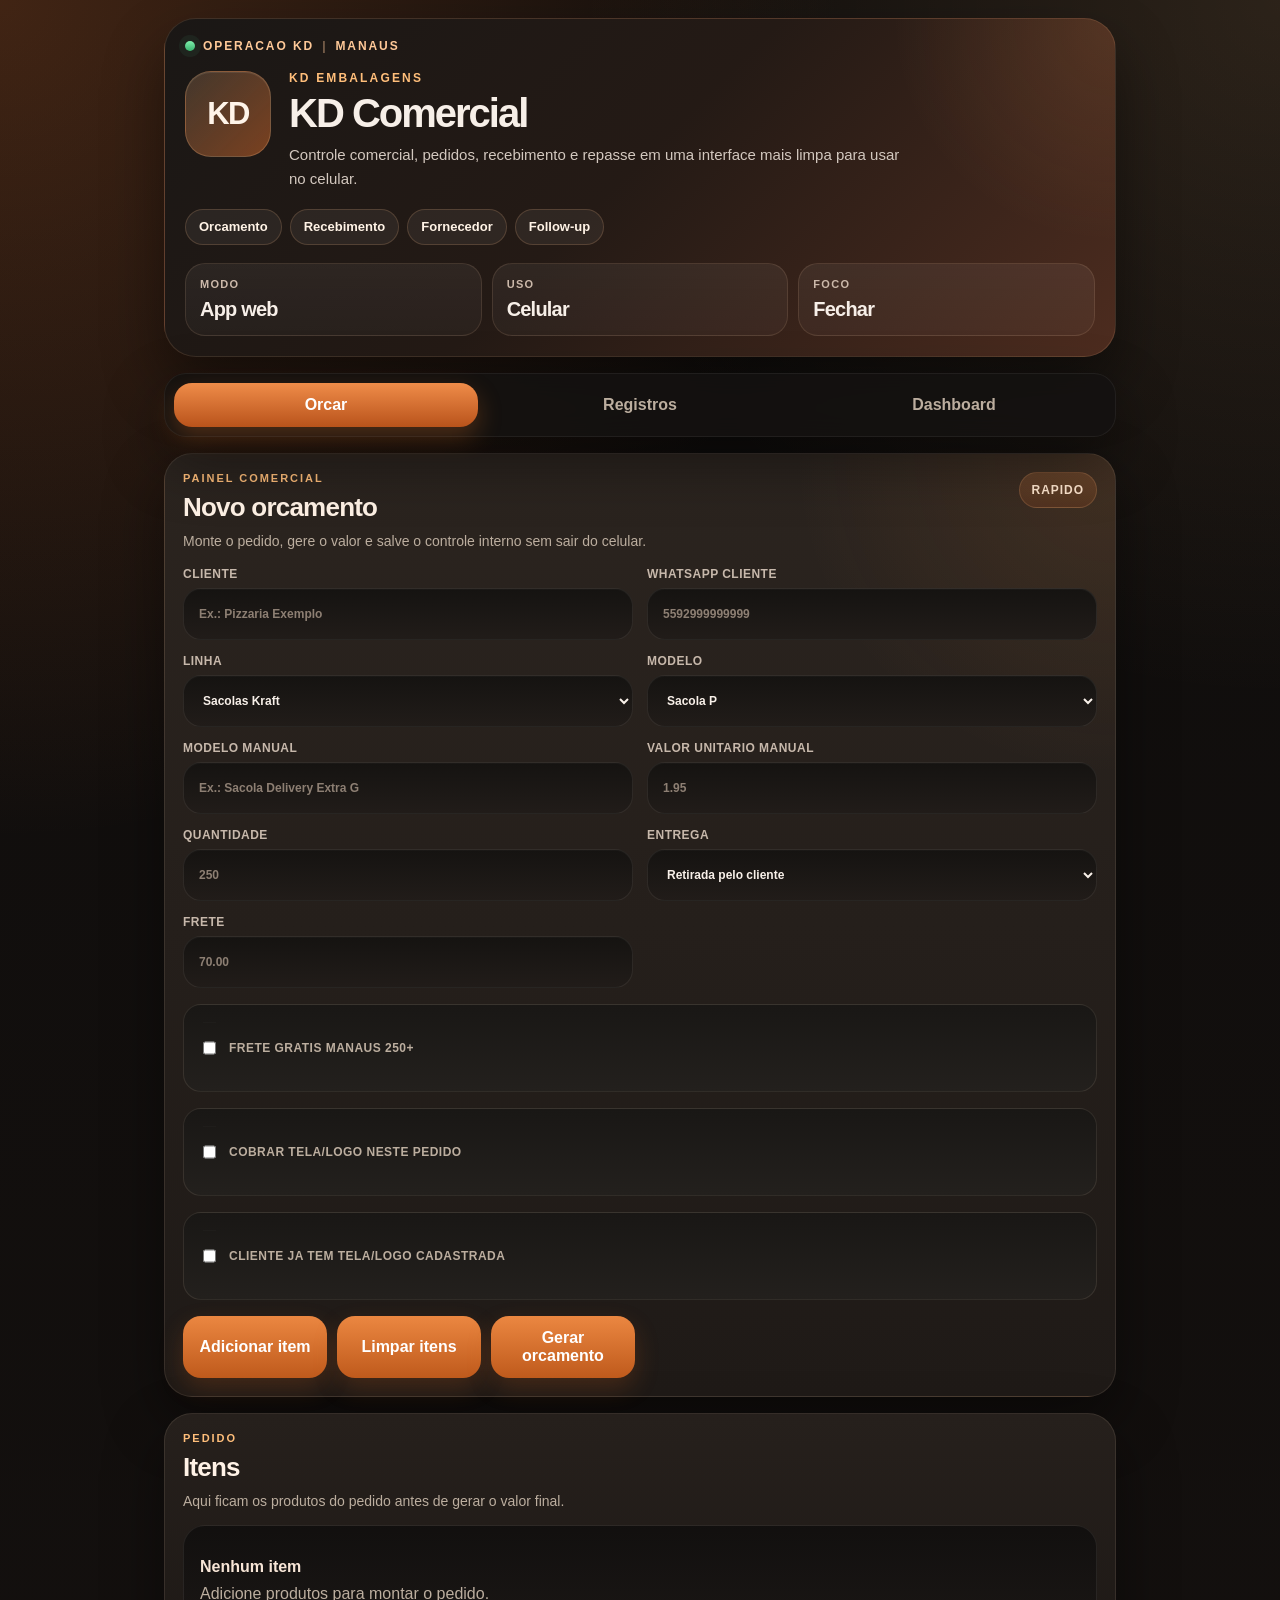
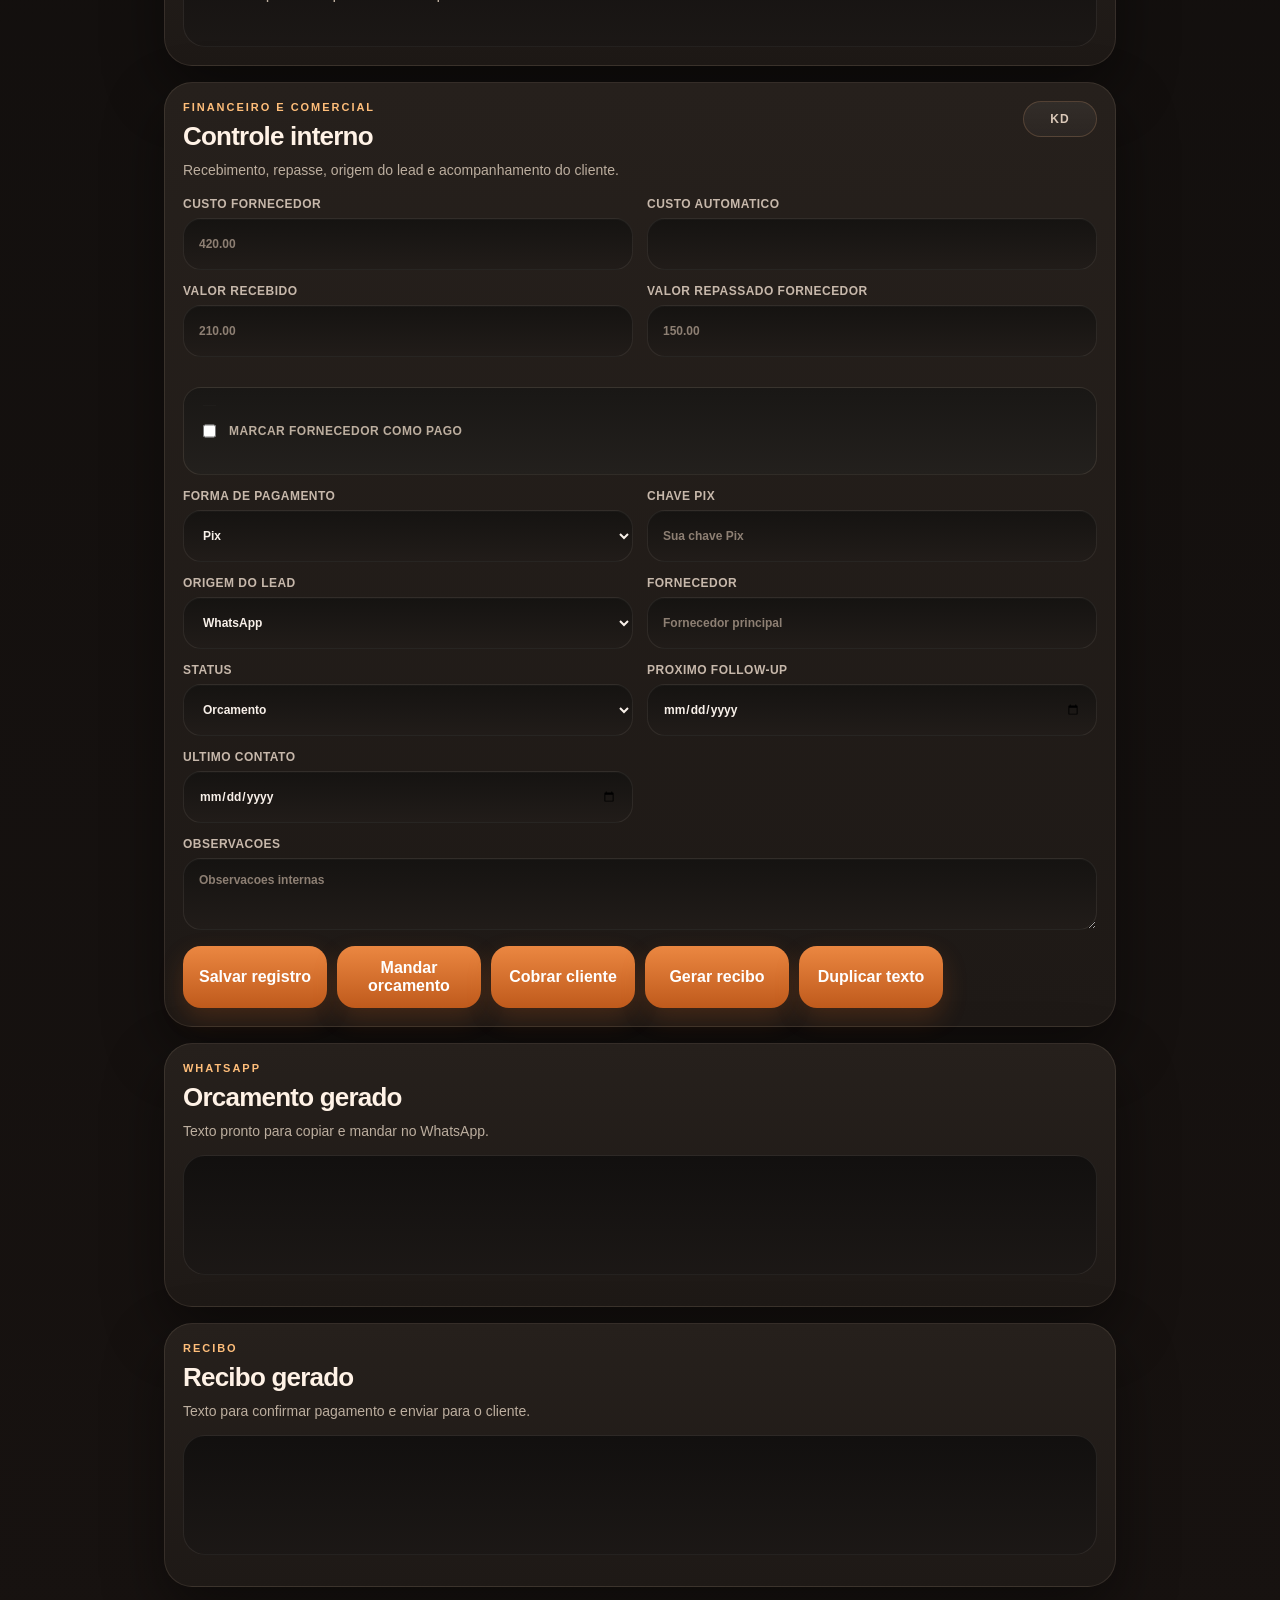
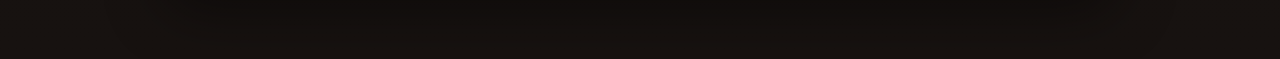
==== index.html @ 489a9fb2 "Add manual screen fee toggle" ====
<!doctype html>
<html lang="pt-BR">
<head>
    <meta charset="utf-8">
    <meta name="viewport" content="width=device-width, initial-scale=1">
    <title>KD Comercial Mobile</title>
    <meta name="theme-color" content="#df6e2d">
    <link rel="manifest" href="./manifest.webmanifest">
    <link rel="stylesheet" href="./styles.css">
</head>
<body>
    <main class="app-shell">
        <header class="hero">
            <div class="hero-topline">
                <span class="status-dot"></span>
                <span>Operacao KD</span>
                <span class="status-sep">|</span>
                <span>Manaus</span>
            </div>
            <div class="hero-main">
                <div class="hero-mark">KD</div>
                <div class="hero-copy">
                    <p class="eyebrow">KD Embalagens</p>
                    <h1>KD Comercial</h1>
                    <p class="subtitle">Controle comercial, pedidos, recebimento e repasse em uma interface mais limpa para usar no celular.</p>
                </div>
            </div>
            <div class="hero-badges">
                <span class="badge">Orcamento</span>
                <span class="badge">Recebimento</span>
                <span class="badge">Fornecedor</span>
                <span class="badge">Follow-up</span>
            </div>
            <div class="hero-stats">
                <div class="hero-stat">
                    <span>Modo</span>
                    <strong>App web</strong>
                </div>
                <div class="hero-stat">
                    <span>Uso</span>
                    <strong>Celular</strong>
                </div>
                <div class="hero-stat">
                    <span>Foco</span>
                    <strong>Fechar</strong>
                </div>
            </div>
        </header>

        <nav class="tabs">
            <button data-tab-target="quote" class="active" type="button">Orcar</button>
            <button data-tab-target="records" type="button">Registros</button>
            <button data-tab-target="dashboard" type="button">Dashboard</button>
        </nav>

        <section data-tab="quote" class="tab-panel active">
            <article class="card card-hero">
                <div class="card-head">
                    <div>
                        <p class="card-kicker">Painel comercial</p>
                        <h2>Novo orcamento</h2>
                    </div>
                    <div class="card-pill">Rapido</div>
                </div>
                <p class="section-copy">Monte o pedido, gere o valor e salve o controle interno sem sair do celular.</p>
                <div id="editingBanner" class="banner hidden"></div>
                <div class="grid">
                    <label>
                        Cliente
                        <input id="customerName" type="text" placeholder="Ex.: Pizzaria Exemplo">
                    </label>
                    <label>
                        WhatsApp cliente
                        <input id="customerPhone" type="text" placeholder="5592999999999">
                    </label>
                    <label>
                        Linha
                        <select id="category"></select>
                    </label>
                    <label>
                        Modelo
                        <select id="model"></select>
                    </label>
                    <label>
                        Modelo manual
                        <input id="customModelName" type="text" placeholder="Ex.: Sacola Delivery Extra G">
                    </label>
                    <label>
                        Valor unitario manual
                        <input id="customUnitPrice" type="number" min="0" step="0.01" placeholder="1.95">
                    </label>
                    <label>
                        Quantidade
                        <input id="quantity" type="number" min="1" step="1" placeholder="250">
                    </label>
                    <label>
                        Entrega
                        <select id="deliveryMode">
                            <option value="retirada">Retirada pelo cliente</option>
                            <option value="entrega">Entrega</option>
                        </select>
                    </label>
                    <label>
                        Frete
                        <input id="freightValue" type="number" min="0" step="0.01" placeholder="70.00">
                    </label>
                </div>
                <label class="checkbox-line">
                    <input id="freeFreightManaus" type="checkbox">
                    Frete gratis Manaus 250+
                </label>
                <label class="checkbox-line">
                    <input id="chargeScreenFee" type="checkbox">
                    Cobrar tela/logo neste pedido
                </label>
                <label class="checkbox-line">
                    <input id="hasExistingScreen" type="checkbox">
                    Cliente ja tem tela/logo cadastrada
                </label>
                <div class="actions">
                    <button id="addItem" type="button">Adicionar item</button>
                    <button id="clearItems" type="button">Limpar itens</button>
                    <button id="generateQuote" type="button">Gerar orcamento</button>
                </div>
            </article>

            <article class="card">
                <div class="card-head">
                    <div>
                        <p class="card-kicker">Pedido</p>
                        <h2>Itens</h2>
                    </div>
                </div>
                <p class="section-copy">Aqui ficam os produtos do pedido antes de gerar o valor final.</p>
                <div id="items" class="list"></div>
            </article>

            <article class="card">
                <div class="card-head">
                    <div>
                        <p class="card-kicker">Financeiro e comercial</p>
                        <h2>Controle interno</h2>
                    </div>
                    <div class="card-pill subtle">KD</div>
                </div>
                <p class="section-copy">Recebimento, repasse, origem do lead e acompanhamento do cliente.</p>
                <div class="grid">
                    <label>
                        Custo fornecedor
                        <input id="supplierCost" type="number" min="0" step="0.01" placeholder="420.00">
                    </label>
                    <label>
                        Custo automatico
                        <input id="autoSupplierCost" type="text" readonly>
                    </label>
                    <label>
                        Valor recebido
                        <input id="receivedAmount" type="number" min="0" step="0.01" placeholder="210.00">
                    </label>
                    <label>
                        Valor repassado fornecedor
                        <input id="repassedAmount" type="number" min="0" step="0.01" placeholder="150.00">
                    </label>
                    <label class="checkbox-line full">
                        <input id="supplierPaid" type="checkbox">
                        Marcar fornecedor como pago
                    </label>
                    <label>
                        Forma de pagamento
                        <select id="paymentMethod">
                            <option value="pix">Pix</option>
                            <option value="dinheiro">Dinheiro</option>
                            <option value="transferencia">Transferencia</option>
                            <option value="cartao">Cartao</option>
                            <option value="boleto">Boleto</option>
                        </select>
                    </label>
                    <label>
                        Chave Pix
                        <input id="pixKey" type="text" placeholder="Sua chave Pix">
                    </label>
                    <label>
                        Origem do lead
                        <select id="leadSource">
                            <option value="whatsapp">WhatsApp</option>
                            <option value="instagram">Instagram</option>
                            <option value="indicacao">Indicacao</option>
                            <option value="cliente-antigo">Cliente antigo</option>
                            <option value="facebook">Facebook</option>
                            <option value="trafego-pago">Trafego pago</option>
                            <option value="outro">Outro</option>
                        </select>
                    </label>
                    <label>
                        Fornecedor
                        <input id="supplierName" type="text" placeholder="Fornecedor principal">
                    </label>
                    <label>
                        Status
                        <select id="status">
                            <option value="orcamento">Orcamento</option>
                            <option value="pedido-fechado">Pedido fechado</option>
                            <option value="em-producao">Em producao</option>
                            <option value="entregue">Entregue</option>
                        </select>
                    </label>
                    <label>
                        Proximo follow-up
                        <input id="nextFollowUpAt" type="date">
                    </label>
                    <label>
                        Ultimo contato
                        <input id="lastContactAt" type="date">
                    </label>
                    <label class="full">
                        Observacoes
                        <textarea id="notes" rows="3" placeholder="Observacoes internas"></textarea>
                    </label>
                </div>
                <div class="actions">
                    <button id="saveRecord" type="button">Salvar registro</button>
                    <button id="sendQuoteWhatsapp" type="button">Mandar orcamento</button>
                    <button id="sendChargeWhatsapp" type="button">Cobrar cliente</button>
                    <button id="generateReceipt" type="button">Gerar recibo</button>
                    <button id="duplicateQuote" type="button">Duplicar texto</button>
                    <button id="cancelEditing" type="button" class="secondary hidden">Cancelar edicao</button>
                </div>
            </article>

            <article class="card">
                <div class="card-head">
                    <div>
                        <p class="card-kicker">WhatsApp</p>
                        <h2>Orcamento gerado</h2>
                    </div>
                </div>
                <p class="section-copy">Texto pronto para copiar e mandar no WhatsApp.</p>
                <pre id="quoteOutput" class="output"></pre>
            </article>

            <article class="card">
                <div class="card-head">
                    <div>
                        <p class="card-kicker">Recibo</p>
                        <h2>Recibo gerado</h2>
                    </div>
                </div>
                <p class="section-copy">Texto para confirmar pagamento e enviar para o cliente.</p>
                <pre id="receiptOutput" class="output"></pre>
            </article>
        </section>

        <section data-tab="records" class="tab-panel">
            <article class="card">
                <div class="section-head">
                    <div>
                        <p class="card-kicker">Historico</p>
                        <h2>Registros salvos</h2>
                        <p class="section-copy">Edite, apague e acompanhe os pedidos gravados no aparelho.</p>
                    </div>
                    <div class="section-actions">
                        <input id="importJsonFile" type="file" accept=".json,application/json" hidden>
                        <button id="importJson" type="button">Importar JSON</button>
                        <button id="exportJson" type="button">Exportar JSON</button>
                    </div>
                </div>
                <div class="grid filters-grid">
                    <label>
                        Buscar cliente
                        <input id="recordSearch" type="text" placeholder="Nome do cliente">
                    </label>
                    <label>
                        Filtrar status
                        <select id="recordStatusFilter">
                            <option value="todos">Todos</option>
                            <option value="orcamento">Orcamento</option>
                            <option value="pedido-fechado">Pedido fechado</option>
                            <option value="em-producao">Em producao</option>
                            <option value="entregue">Entregue</option>
                        </select>
                    </label>
                </div>
                <div id="recordsList" class="list"></div>
            </article>
        </section>

        <section data-tab="dashboard" class="tab-panel">
            <article class="card panel-banner">
                <div class="card-head">
                    <div>
                        <p class="card-kicker">Visao rapida</p>
                        <h2>Resumo da operacao</h2>
                    </div>
                    <div class="card-pill">Hoje</div>
                </div>
                <p class="section-copy">Acompanhe venda, lucro, pendencias e follow-up sem abrir planilha.</p>
            </article>
            <article class="metrics">
                <div class="metric">
                    <span>Vendas</span>
                    <strong id="metricRevenue">R$ 0,00</strong>
                </div>
                <div class="metric">
                    <span>Lucro</span>
                    <strong id="metricProfit">R$ 0,00</strong>
                </div>
                <div class="metric">
                    <span>Receber</span>
                    <strong id="metricCustomerPending">R$ 0,00</strong>
                </div>
                <div class="metric">
                    <span>Fornecedor</span>
                    <strong id="metricSupplierPending">R$ 0,00</strong>
                </div>
            </article>
            <article class="metrics">
                <div class="metric">
                    <span>Pedidos</span>
                    <strong id="metricOrders">0</strong>
                </div>
                <div class="metric">
                    <span>Ticket medio</span>
                    <strong id="metricAverage">R$ 0,00</strong>
                </div>
                <div class="metric">
                    <span>Margem media</span>
                    <strong id="metricMargin">0%</strong>
                </div>
                <div class="metric">
                    <span>Follow-up</span>
                    <strong id="metricFollowUp">0</strong>
                </div>
            </article>
            <article class="metrics">
                <div class="metric">
                    <span>Hoje</span>
                    <strong id="metricTodayRevenue">R$ 0,00</strong>
                </div>
                <div class="metric">
                    <span>Lucro hoje</span>
                    <strong id="metricTodayProfit">R$ 0,00</strong>
                </div>
                <div class="metric">
                    <span>Mes</span>
                    <strong id="metricMonthRevenue">R$ 0,00</strong>
                </div>
                <div class="metric">
                    <span>Lucro mes</span>
                    <strong id="metricMonthProfit">R$ 0,00</strong>
                </div>
            </article>
            <article class="card">
                <h2>Top produtos</h2>
                <p class="section-copy">Os itens com mais giro no aparelho.</p>
                <div id="topProducts" class="list compact"></div>
            </article>
            <article class="card">
                <h2>Lucro por produto</h2>
                <p class="section-copy">Quais produtos mais deixam dinheiro na KD.</p>
                <div id="profitByProduct" class="list compact"></div>
            </article>
            <article class="card">
                <h2>Clientes para cobrar</h2>
                <p class="section-copy">Pedidos com saldo em aberto para nao perder dinheiro.</p>
                <div id="customerBalances" class="list compact"></div>
            </article>
            <article class="card">
                <h2>Top clientes</h2>
                <p class="section-copy">Quem mais comprou e mais girou receita na KD.</p>
                <div id="topCustomers" class="list compact"></div>
            </article>
            <article class="card">
                <h2>Lucro por cliente</h2>
                <p class="section-copy">Quem mais contribui para o caixa da empresa.</p>
                <div id="profitByCustomer" class="list compact"></div>
            </article>
            <article class="card">
                <h2>Clientes recorrentes</h2>
                <p class="section-copy">Clientes com mais de um pedido salvo no app.</p>
                <div id="recurringCustomers" class="list compact"></div>
            </article>
            <article class="card">
                <h2>Fechamento</h2>
                <p class="section-copy">Resumo rapido do dia e do mes para voce saber como a KD esta fechando.</p>
                <div id="closingSummary" class="list compact"></div>
            </article>
        </section>
    </main>
    <script>
        if ('serviceWorker' in navigator) {
            window.addEventListener('load', async function () {
                try {
                    const registrations = await navigator.serviceWorker.getRegistrations();
                    await Promise.all(registrations.map((registration) => registration.unregister()));
                    if ('caches' in window) {
                        const keys = await caches.keys();
                        await Promise.all(keys.map((key) => caches.delete(key)));
                    }
                } catch (error) {
                    console.warn('Falha ao limpar cache antigo do app:', error);
                }

                navigator.serviceWorker.register('./service-worker.js?v=3');
            });
        }
    </script>
    <script src="./app.js"></script>
</body>
</html>
---- styles.css ----
:root {
    --bg: #120f0d;
    --bg-soft: #1a1512;
    --panel: #1e1916;
    --panel-2: #26201c;
    --panel-3: #312823;
    --ink: #f7efe8;
    --muted: #bcae9f;
    --line: rgba(255, 224, 196, 0.1);
    --accent: #df6e2d;
    --accent-2: #ffbe7a;
    --accent-3: #ffc998;
    --green: #52c289;
    --red: #d26c63;
    --shadow: 0 24px 60px rgba(0, 0, 0, 0.42);
}

* {
    box-sizing: border-box;
}

body {
    margin: 0;
    color: var(--ink);
    font-family: "Trebuchet MS", "Segoe UI", Tahoma, sans-serif;
    background:
        radial-gradient(circle at top left, rgba(223, 110, 45, 0.24), transparent 24%),
        radial-gradient(circle at top right, rgba(255, 190, 122, 0.12), transparent 20%),
        linear-gradient(180deg, #0f0d0c 0%, #171210 100%);
}

button,
input,
select,
textarea {
    font: inherit;
}

.app-shell {
    max-width: 980px;
    margin: 0 auto;
    padding: 18px 14px 56px;
}

.hero {
    display: grid;
    gap: 18px;
    padding: 20px;
    border-radius: 32px;
    border: 1px solid rgba(255, 191, 141, 0.14);
    background:
        radial-gradient(circle at top right, rgba(255, 160, 90, 0.14), transparent 22%),
        linear-gradient(135deg, #1a1715 0%, #241a15 48%, #4d2c1f 100%);
    box-shadow: 0 30px 60px rgba(0, 0, 0, 0.42);
    margin-bottom: 16px;
}

.hero-topline {
    display: flex;
    align-items: center;
    gap: 8px;
    color: var(--accent-3);
    font-size: 12px;
    font-weight: 700;
    text-transform: uppercase;
    letter-spacing: 0.16em;
}

.status-dot {
    width: 10px;
    height: 10px;
    border-radius: 999px;
    background: linear-gradient(180deg, #7ef0ac, #39b36e);
    box-shadow: 0 0 0 6px rgba(82, 194, 137, 0.08);
}

.status-sep {
    color: rgba(255, 201, 152, 0.46);
}

.hero-main {
    display: grid;
    grid-template-columns: auto 1fr;
    gap: 18px;
    align-items: start;
}

.hero-mark {
    width: 86px;
    height: 86px;
    display: flex;
    align-items: center;
    justify-content: center;
    border-radius: 26px;
    background:
        linear-gradient(135deg, rgba(255, 202, 151, 0.18), rgba(223, 110, 45, 0.48));
    border: 1px solid rgba(255, 194, 142, 0.22);
    color: #fff4e9;
    font-size: 31px;
    font-weight: 800;
    letter-spacing: -0.05em;
    box-shadow: inset 0 1px 0 rgba(255, 255, 255, 0.08);
}

.hero-copy h1 {
    margin: 0;
    font-size: 40px;
    line-height: 0.94;
    letter-spacing: -0.05em;
}

.eyebrow {
    margin: 0 0 10px;
    font-size: 12px;
    font-weight: 700;
    letter-spacing: 0.18em;
    text-transform: uppercase;
    color: var(--accent-2);
}

.subtitle {
    margin: 10px 0 0;
    max-width: 620px;
    color: #d3c8bf;
    font-size: 15px;
    line-height: 1.6;
}

.hero-badges {
    display: flex;
    flex-wrap: wrap;
    gap: 8px;
}

.badge {
    display: inline-flex;
    align-items: center;
    justify-content: center;
    min-height: 36px;
    padding: 8px 13px;
    border-radius: 999px;
    background: rgba(255, 255, 255, 0.06);
    border: 1px solid rgba(255, 188, 135, 0.18);
    color: #fff3e6;
    font-size: 13px;
    font-weight: 700;
}

.hero-stats {
    display: grid;
    grid-template-columns: repeat(3, minmax(0, 1fr));
    gap: 10px;
}

.hero-stat {
    padding: 14px;
    border-radius: 20px;
    background: linear-gradient(180deg, rgba(255, 255, 255, 0.06), rgba(255, 255, 255, 0.03));
    border: 1px solid rgba(255, 206, 164, 0.12);
}

.hero-stat span {
    display: block;
    color: #ccb9aa;
    font-size: 11px;
    text-transform: uppercase;
    letter-spacing: 0.12em;
    font-weight: 700;
}

.hero-stat strong {
    display: block;
    margin-top: 8px;
    font-size: 20px;
    letter-spacing: -0.04em;
}

.tabs {
    position: sticky;
    top: 8px;
    z-index: 5;
    display: grid;
    grid-template-columns: repeat(3, 1fr);
    gap: 10px;
    padding: 9px;
    margin-bottom: 16px;
    border-radius: 22px;
    background: rgba(20, 18, 17, 0.86);
    backdrop-filter: blur(12px);
    box-shadow: var(--shadow);
    border: 1px solid rgba(255, 255, 255, 0.06);
}

.tabs button,
.actions button,
.section-head button,
.item button {
    border: 0;
    border-radius: 18px;
    background: linear-gradient(180deg, #eb8741, #bf5a1c);
    color: #fff;
    padding: 13px 14px;
    cursor: pointer;
    font-weight: 800;
    box-shadow: 0 10px 24px rgba(191, 90, 28, 0.24);
}

.tabs button {
    background: transparent;
    color: var(--muted);
    box-shadow: none;
}

.tabs button.active {
    background: linear-gradient(180deg, #ef8c49, #b9531b);
    color: #fff;
    box-shadow: 0 10px 24px rgba(223, 116, 39, 0.28);
}

.actions button:hover,
.section-head button:hover,
.item button:hover {
    filter: brightness(1.04);
}

.actions .secondary {
    background: linear-gradient(180deg, #65605b, #4f4b47);
}

.hidden,
.tab-panel {
    display: none;
}

.tab-panel.active {
    display: block;
}

.card,
.metrics {
    margin-bottom: 16px;
    border: 1px solid var(--line);
    border-radius: 28px;
    background: linear-gradient(180deg, var(--panel-2), var(--panel));
    box-shadow: var(--shadow);
}

.card {
    padding: 18px;
}

.card-hero {
    background:
        radial-gradient(circle at top right, rgba(255, 149, 64, 0.11), transparent 24%),
        linear-gradient(180deg, #2b241f, #1f1a17);
}

.panel-banner {
    background:
        radial-gradient(circle at top right, rgba(255, 165, 94, 0.12), transparent 26%),
        linear-gradient(180deg, #28211d, #1b1714);
}

.card-head {
    display: flex;
    align-items: flex-start;
    justify-content: space-between;
    gap: 12px;
}

.card-kicker {
    margin: 0 0 8px;
    color: var(--accent-2);
    font-size: 11px;
    text-transform: uppercase;
    letter-spacing: 0.18em;
    font-weight: 800;
}

.card-pill {
    min-width: 74px;
    padding: 10px 12px;
    border-radius: 999px;
    text-align: center;
    background: linear-gradient(180deg, rgba(239, 140, 73, 0.22), rgba(185, 83, 27, 0.18));
    border: 1px solid rgba(255, 185, 129, 0.18);
    color: #ffe6cf;
    font-size: 12px;
    font-weight: 800;
    text-transform: uppercase;
    letter-spacing: 0.08em;
}

.card-pill.subtle {
    background: linear-gradient(180deg, rgba(255, 255, 255, 0.06), rgba(255, 255, 255, 0.03));
    color: #d9c7b7;
}

.card h2 {
    margin: 0;
    font-size: 26px;
    letter-spacing: -0.03em;
    color: #fff2e6;
}

.section-copy {
    margin: 8px 0 0;
    color: var(--muted);
    font-size: 14px;
    line-height: 1.45;
}

.banner {
    margin-top: 14px;
    padding: 12px 14px;
    border-radius: 16px;
    border: 1px solid rgba(255, 169, 107, 0.28);
    background: linear-gradient(180deg, rgba(224, 120, 47, 0.18), rgba(224, 120, 47, 0.08));
    color: #ffd5b2;
    font-weight: 700;
}

.grid {
    display: grid;
    grid-template-columns: repeat(2, minmax(0, 1fr));
    gap: 14px;
    margin-top: 16px;
}

label {
    display: grid;
    gap: 7px;
    font-size: 12px;
    font-weight: 800;
    letter-spacing: 0.04em;
    text-transform: uppercase;
    color: #c7b8ab;
}

label.full {
    grid-column: 1 / -1;
}

input,
select,
textarea {
    width: 100%;
    border-radius: 18px;
    border: 1px solid rgba(255, 236, 220, 0.08);
    background: linear-gradient(180deg, #151311, #211c19);
    color: #f8f0e9;
    min-height: 52px;
    padding: 14px 15px;
    box-shadow: inset 0 1px 0 rgba(255, 255, 255, 0.02);
}

input::placeholder,
textarea::placeholder {
    color: #8d7f73;
}

input:focus,
select:focus,
textarea:focus {
    outline: 2px solid rgba(224, 120, 47, 0.24);
    border-color: rgba(255, 179, 106, 0.35);
}

.checkbox-line {
    display: flex;
    gap: 10px;
    align-items: center;
    margin-top: 16px;
    padding: 14px 15px;
    border-radius: 18px;
    background: linear-gradient(180deg, #191715, #23201d);
    border: 1px solid var(--line);
    color: var(--muted);
    font-weight: 700;
}

.checkbox-line input {
    width: auto;
}

.actions {
    display: grid;
    grid-template-columns: repeat(6, minmax(0, 1fr));
    gap: 10px;
    margin-top: 16px;
}

.output,
.list {
    margin-top: 14px;
    border: 1px solid rgba(255, 240, 227, 0.08);
    border-radius: 22px;
    background:
        linear-gradient(180deg, rgba(18, 16, 15, 0.98), rgba(28, 24, 22, 0.98));
    padding: 16px;
    min-height: 120px;
    white-space: pre-wrap;
    word-break: break-word;
}

.list.compact {
    min-height: 80px;
}

.item {
    padding: 16px 0;
    border-bottom: 1px solid rgba(255, 243, 233, 0.08);
}

.item:last-child {
    border-bottom: 0;
}

.item strong {
    display: block;
    margin-bottom: 6px;
    font-size: 16px;
    color: #f7e5d6;
}

.item .meta {
    margin-bottom: 9px;
    color: var(--muted);
    line-height: 1.45;
}

.item button {
    margin-right: 8px;
    margin-top: 4px;
}

.metrics {
    display: grid;
    grid-template-columns: repeat(2, minmax(0, 1fr));
    gap: 12px;
    padding: 0;
    background: transparent;
    border: 0;
    box-shadow: none;
}

.metric {
    position: relative;
    overflow: hidden;
    border-radius: 24px;
    padding: 18px;
    border: 1px solid rgba(255, 226, 200, 0.08);
    background:
        radial-gradient(circle at top right, rgba(255, 173, 108, 0.14), transparent 35%),
        linear-gradient(180deg, #231d19, #161311);
    box-shadow: var(--shadow);
}

.metric:nth-child(4n + 1) strong { color: var(--accent-2); }
.metric:nth-child(4n + 2) strong { color: #72d59e; }
.metric:nth-child(4n + 3) strong { color: #ffcc8d; }
.metric:nth-child(4n + 4) strong { color: #ff9b86; }

.metric span {
    display: block;
    color: #b4a89f;
    font-size: 12px;
    text-transform: uppercase;
    letter-spacing: 0.08em;
    font-weight: 800;
}

.metric strong {
    display: block;
    margin-top: 10px;
    font-size: 30px;
    line-height: 1;
    letter-spacing: -0.04em;
}

.section-head {
    display: flex;
    justify-content: space-between;
    align-items: flex-start;
    gap: 12px;
}

.section-actions {
    display: flex;
    gap: 10px;
    flex-wrap: wrap;
}

.filters-grid {
    margin-top: 12px;
}

@media (max-width: 720px) {
    .app-shell {
        padding: 14px 12px 34px;
    }

    .hero-main,
    .hero-stats {
        grid-template-columns: 1fr;
    }

    .hero-mark {
        width: 68px;
        height: 68px;
    }

    .hero-copy h1 {
        font-size: 34px;
    }

    .grid,
    .actions,
    .metrics {
        grid-template-columns: 1fr;
    }

    .section-head {
        flex-direction: column;
    }

    .card-head {
        flex-direction: column;
    }

    .section-actions {
        width: 100%;
    }
}
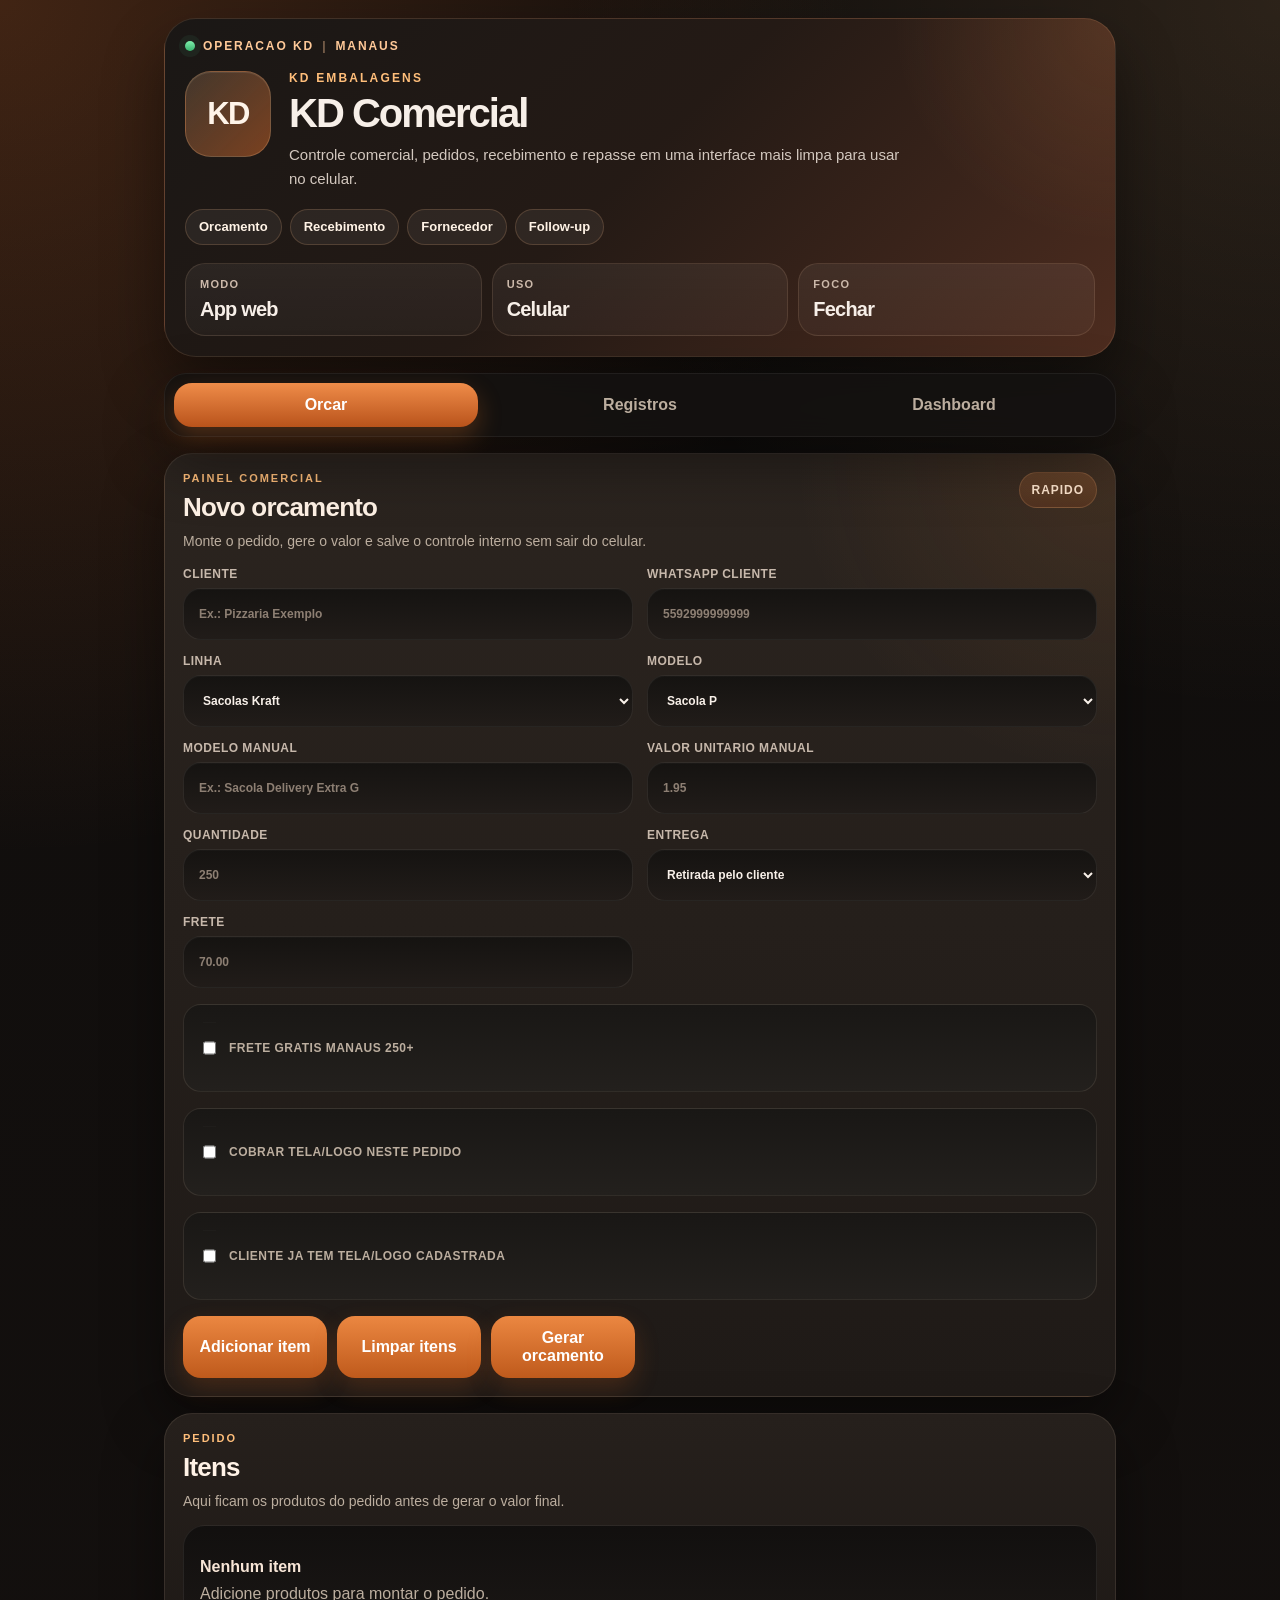
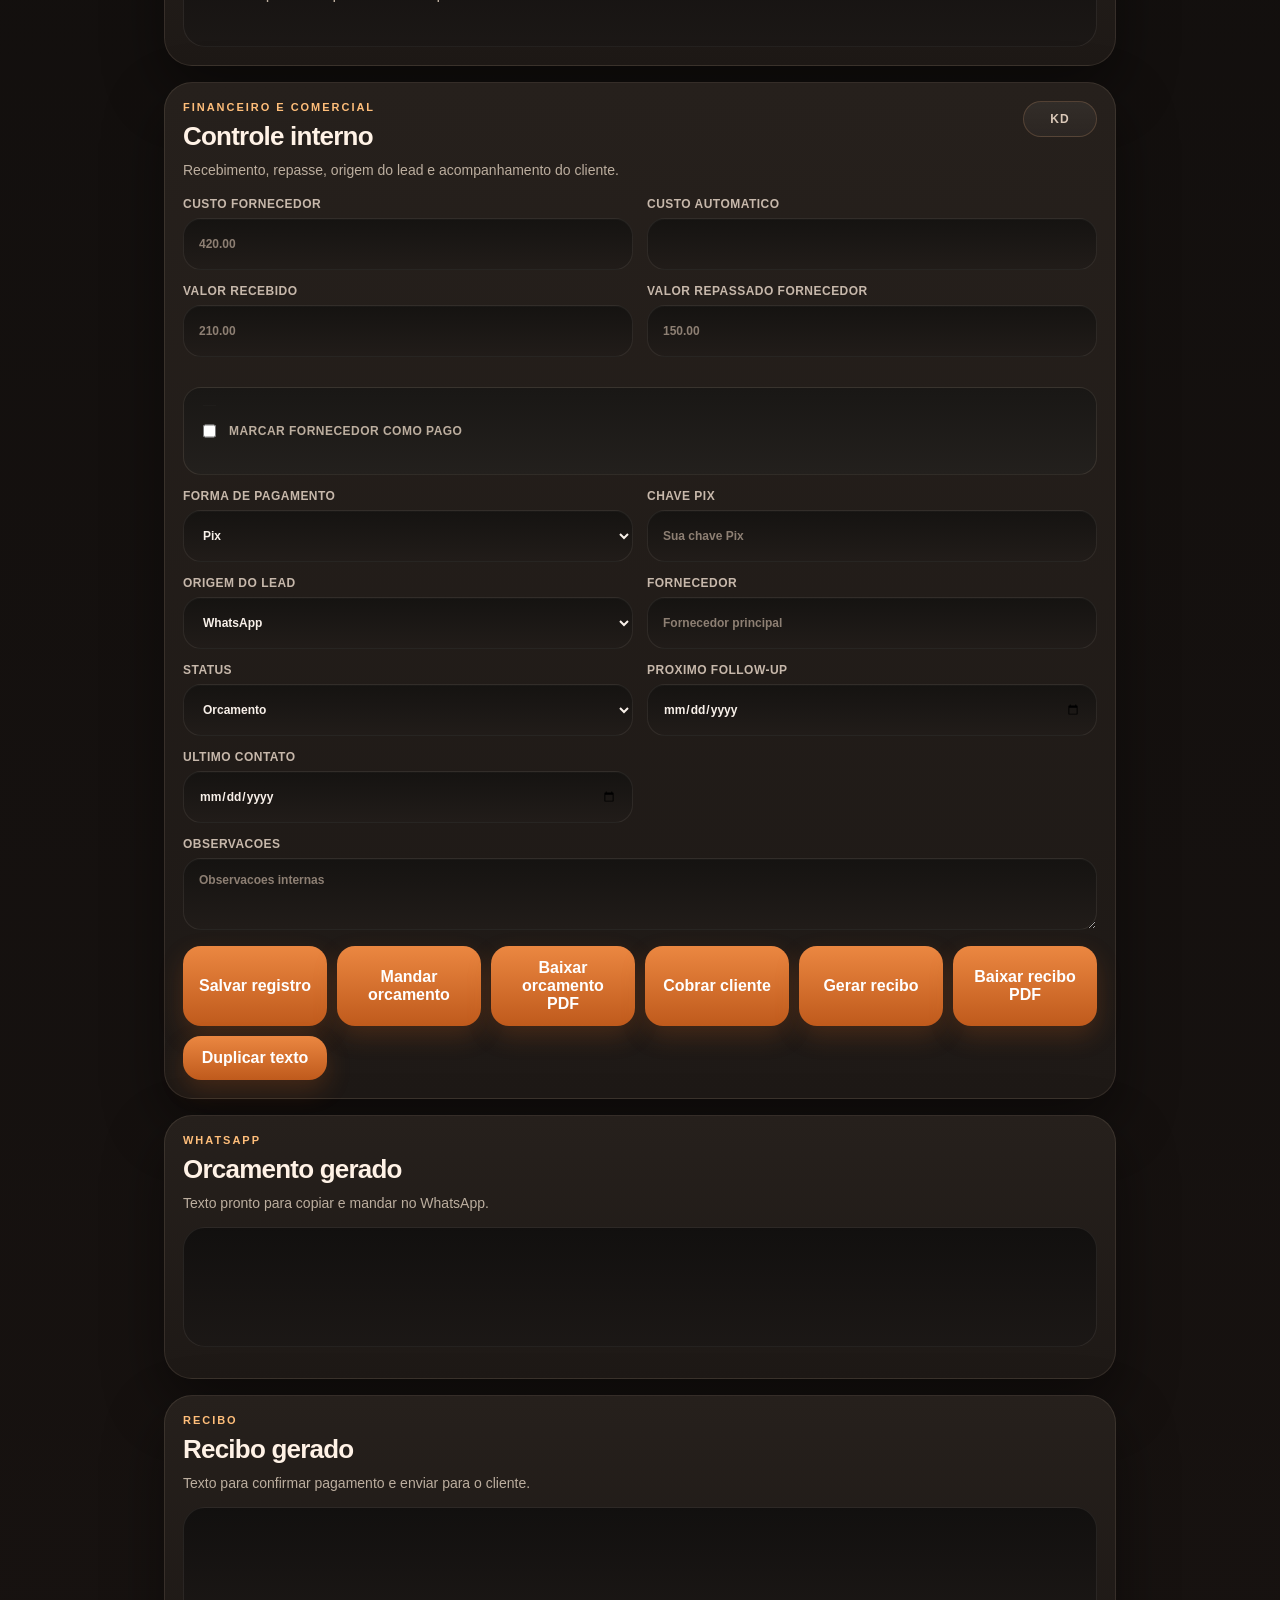
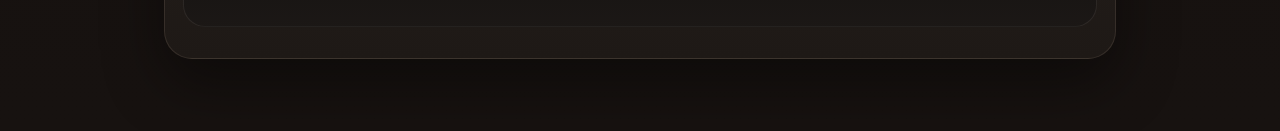
==== commit c992784b: "Add PDF buttons to KD app" ====
--- a/index.html
+++ b/index.html
@@ -220,8 +220,10 @@
                 <div class="actions">
                     <button id="saveRecord" type="button">Salvar registro</button>
                     <button id="sendQuoteWhatsapp" type="button">Mandar orcamento</button>
+                    <button id="downloadQuotePdf" type="button">Baixar orcamento PDF</button>
                     <button id="sendChargeWhatsapp" type="button">Cobrar cliente</button>
                     <button id="generateReceipt" type="button">Gerar recibo</button>
+                    <button id="downloadReceiptPdf" type="button">Baixar recibo PDF</button>
                     <button id="duplicateQuote" type="button">Duplicar texto</button>
                     <button id="cancelEditing" type="button" class="secondary hidden">Cancelar edicao</button>
                 </div>
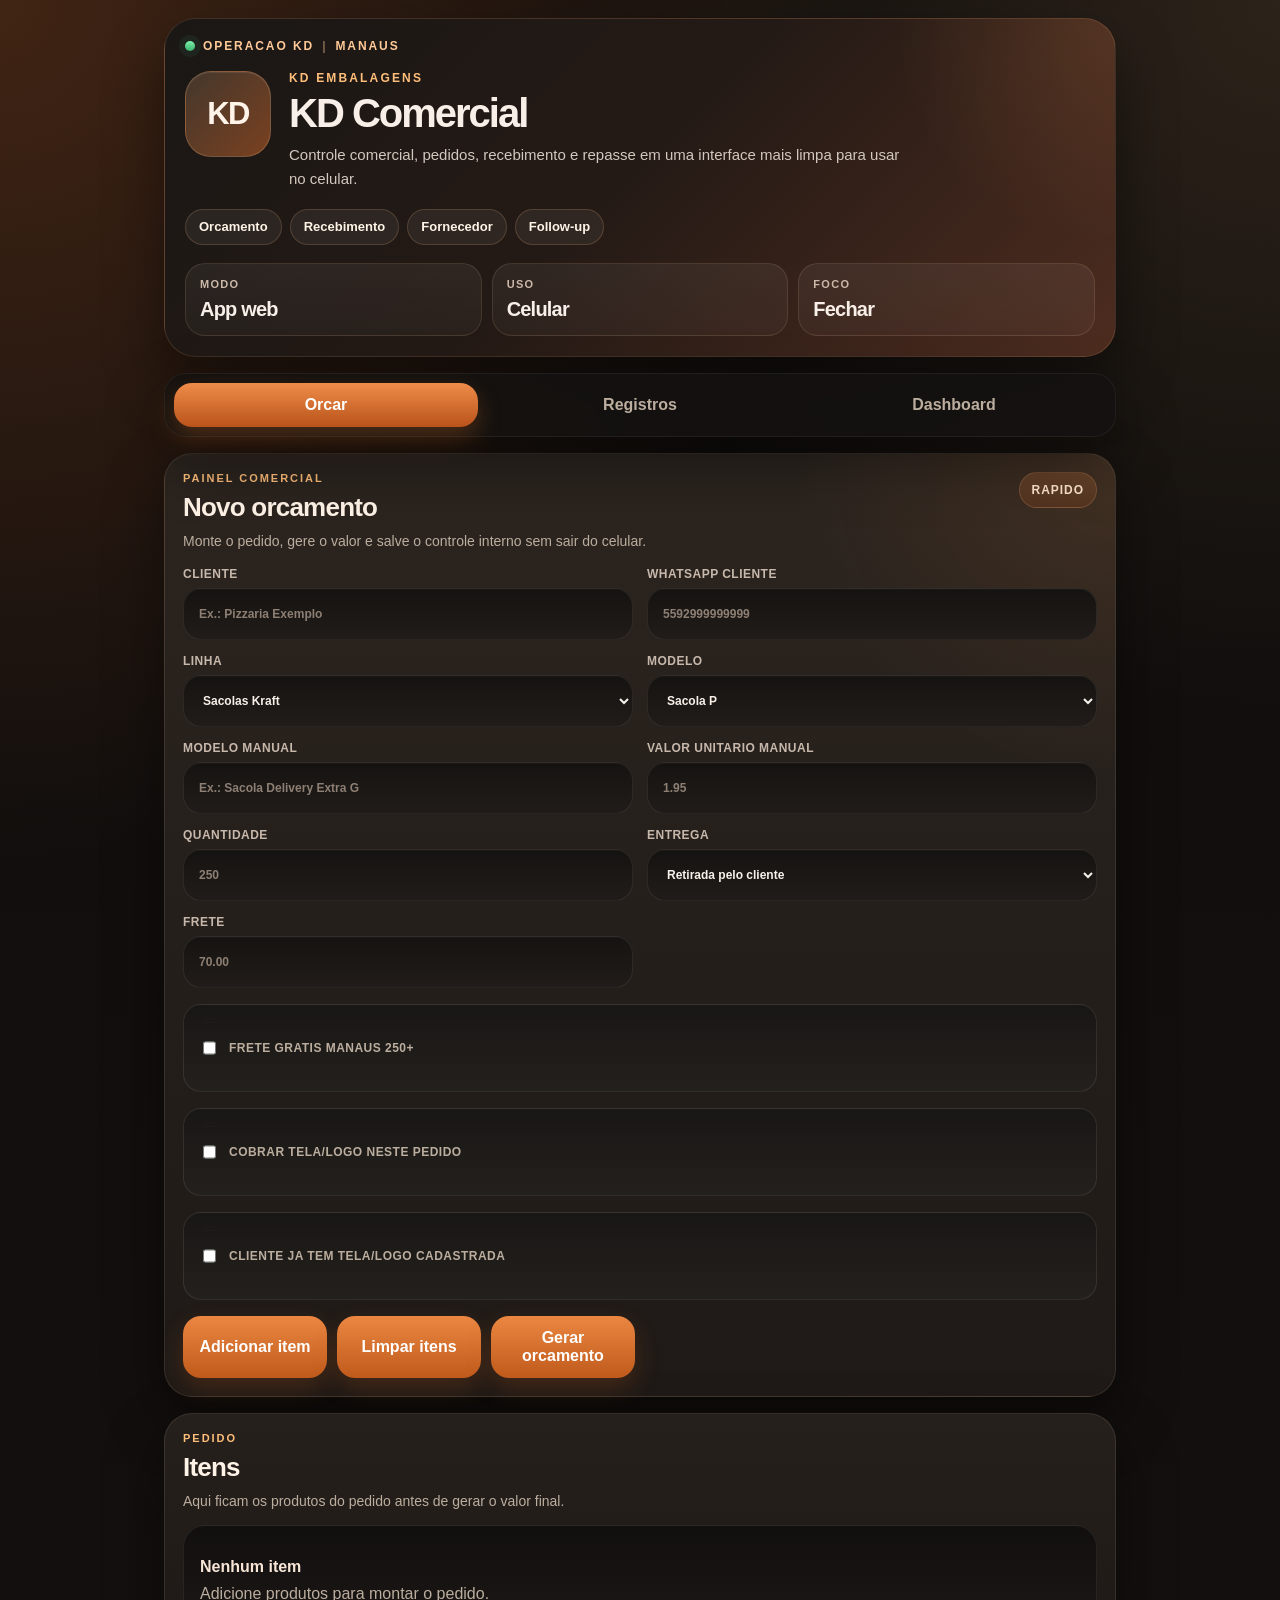
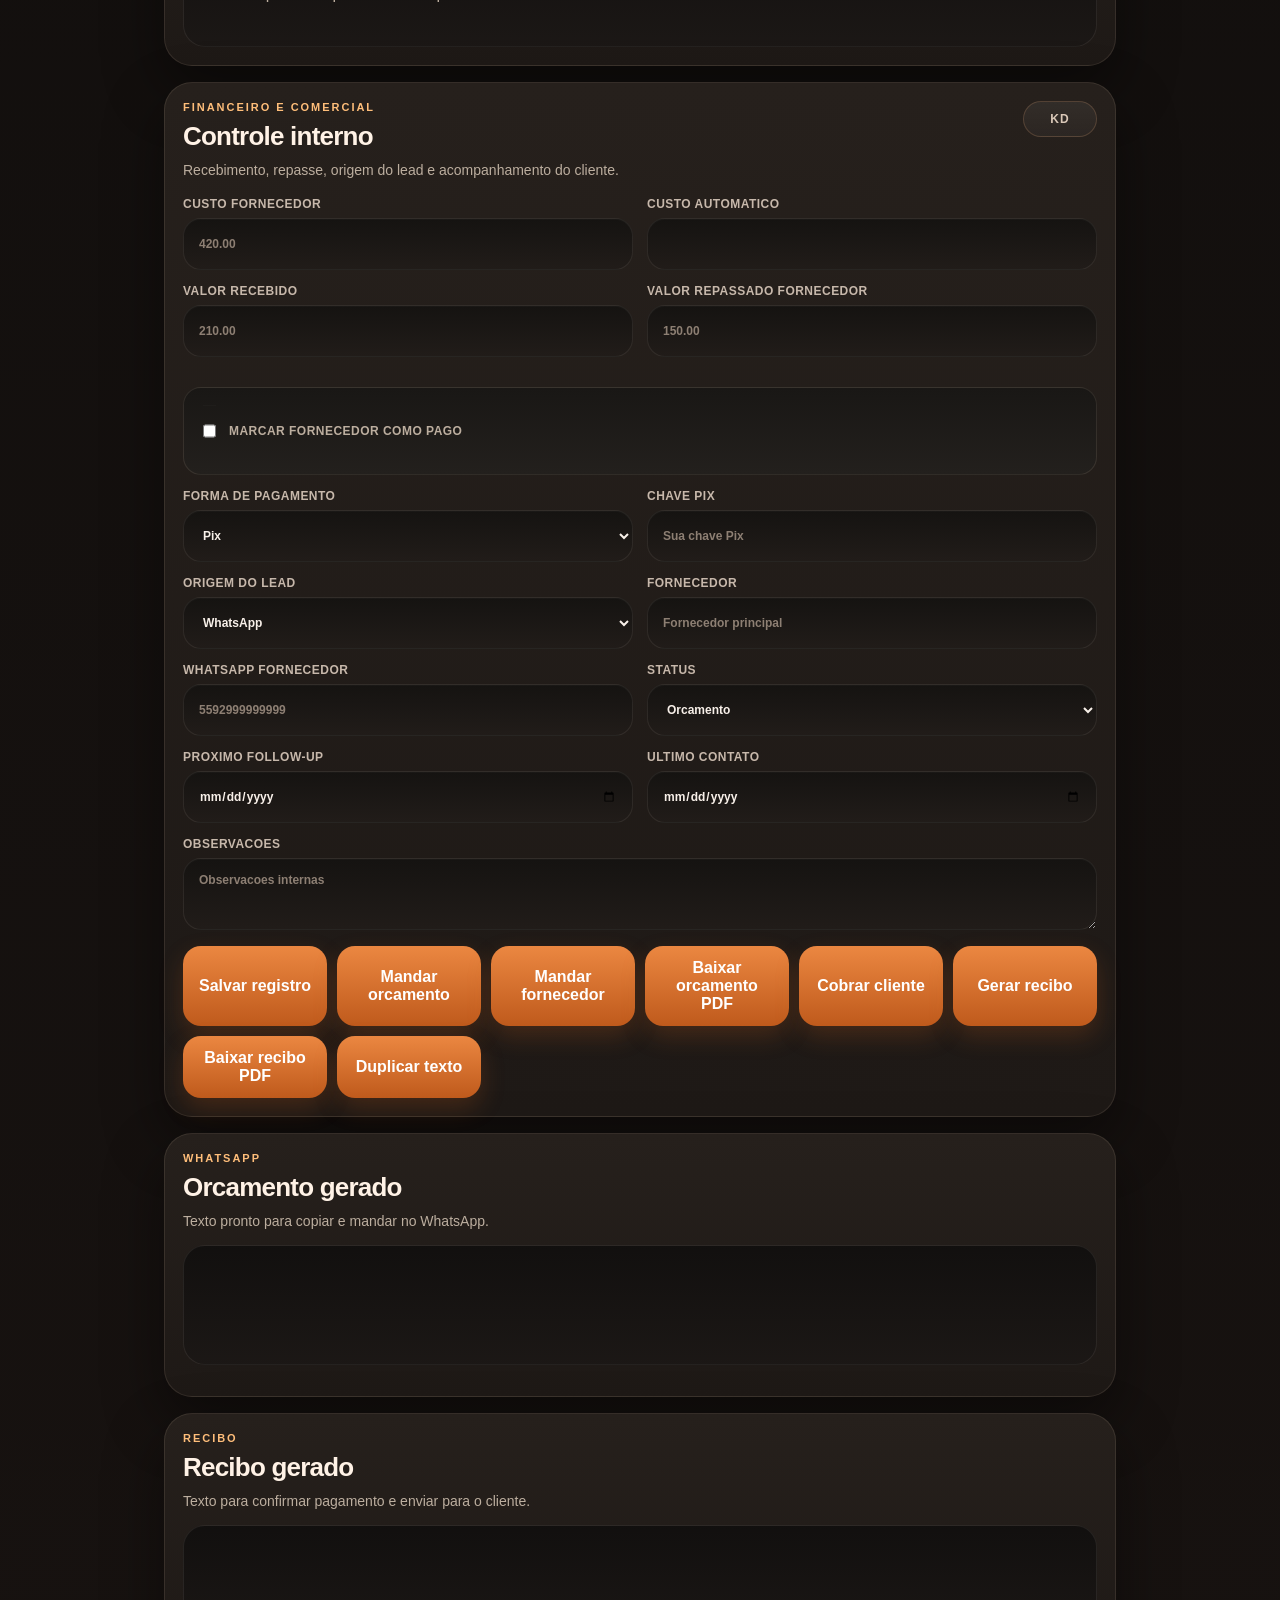
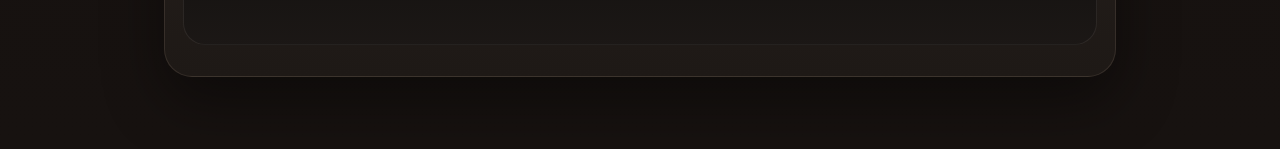
==== commit 30c82ffa: "Add supplier WhatsApp fields and button" ====
--- a/index.html
+++ b/index.html
@@ -196,6 +196,10 @@
                         <input id="supplierName" type="text" placeholder="Fornecedor principal">
                     </label>
                     <label>
+                        WhatsApp fornecedor
+                        <input id="supplierPhone" type="text" placeholder="5592999999999">
+                    </label>
+                    <label>
                         Status
                         <select id="status">
                             <option value="orcamento">Orcamento</option>
@@ -220,6 +224,7 @@
                 <div class="actions">
                     <button id="saveRecord" type="button">Salvar registro</button>
                     <button id="sendQuoteWhatsapp" type="button">Mandar orcamento</button>
+                    <button id="sendSupplierWhatsapp" type="button">Mandar fornecedor</button>
                     <button id="downloadQuotePdf" type="button">Baixar orcamento PDF</button>
                     <button id="sendChargeWhatsapp" type="button">Cobrar cliente</button>
                     <button id="generateReceipt" type="button">Gerar recibo</button>
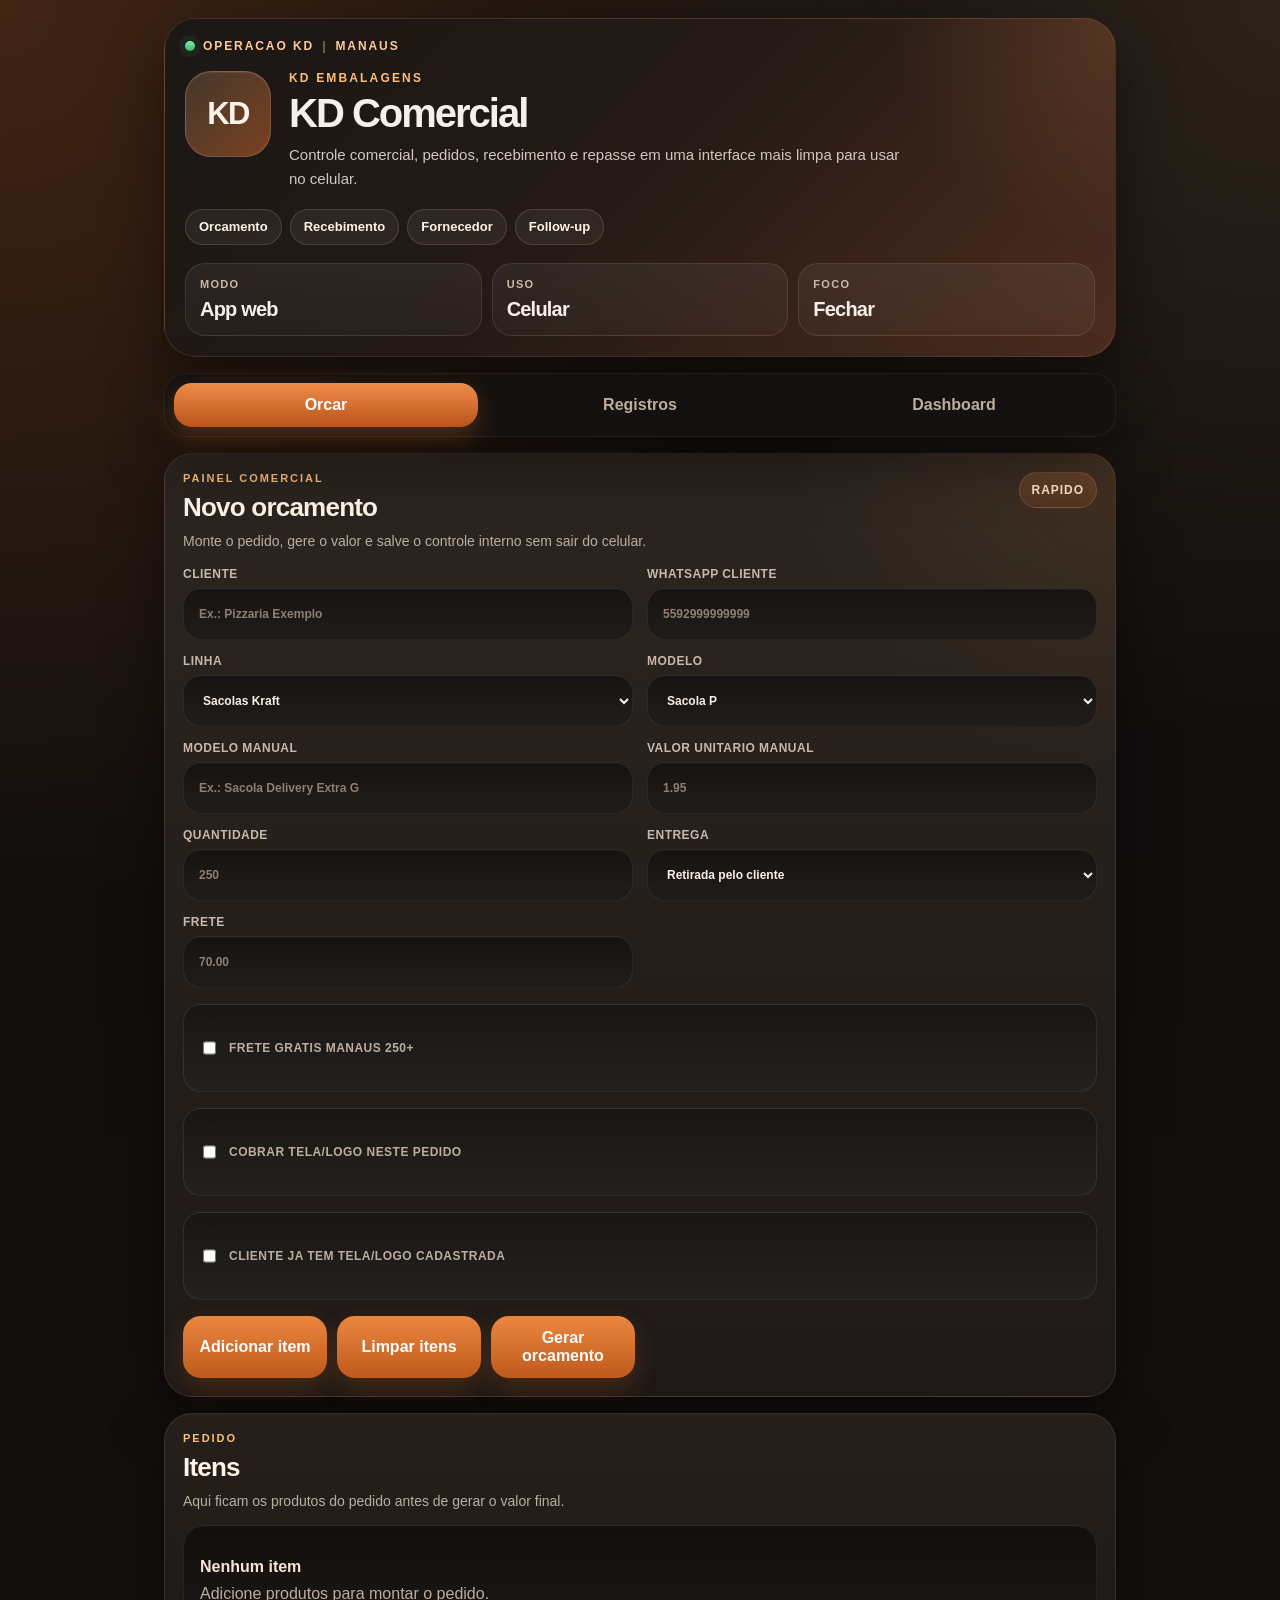
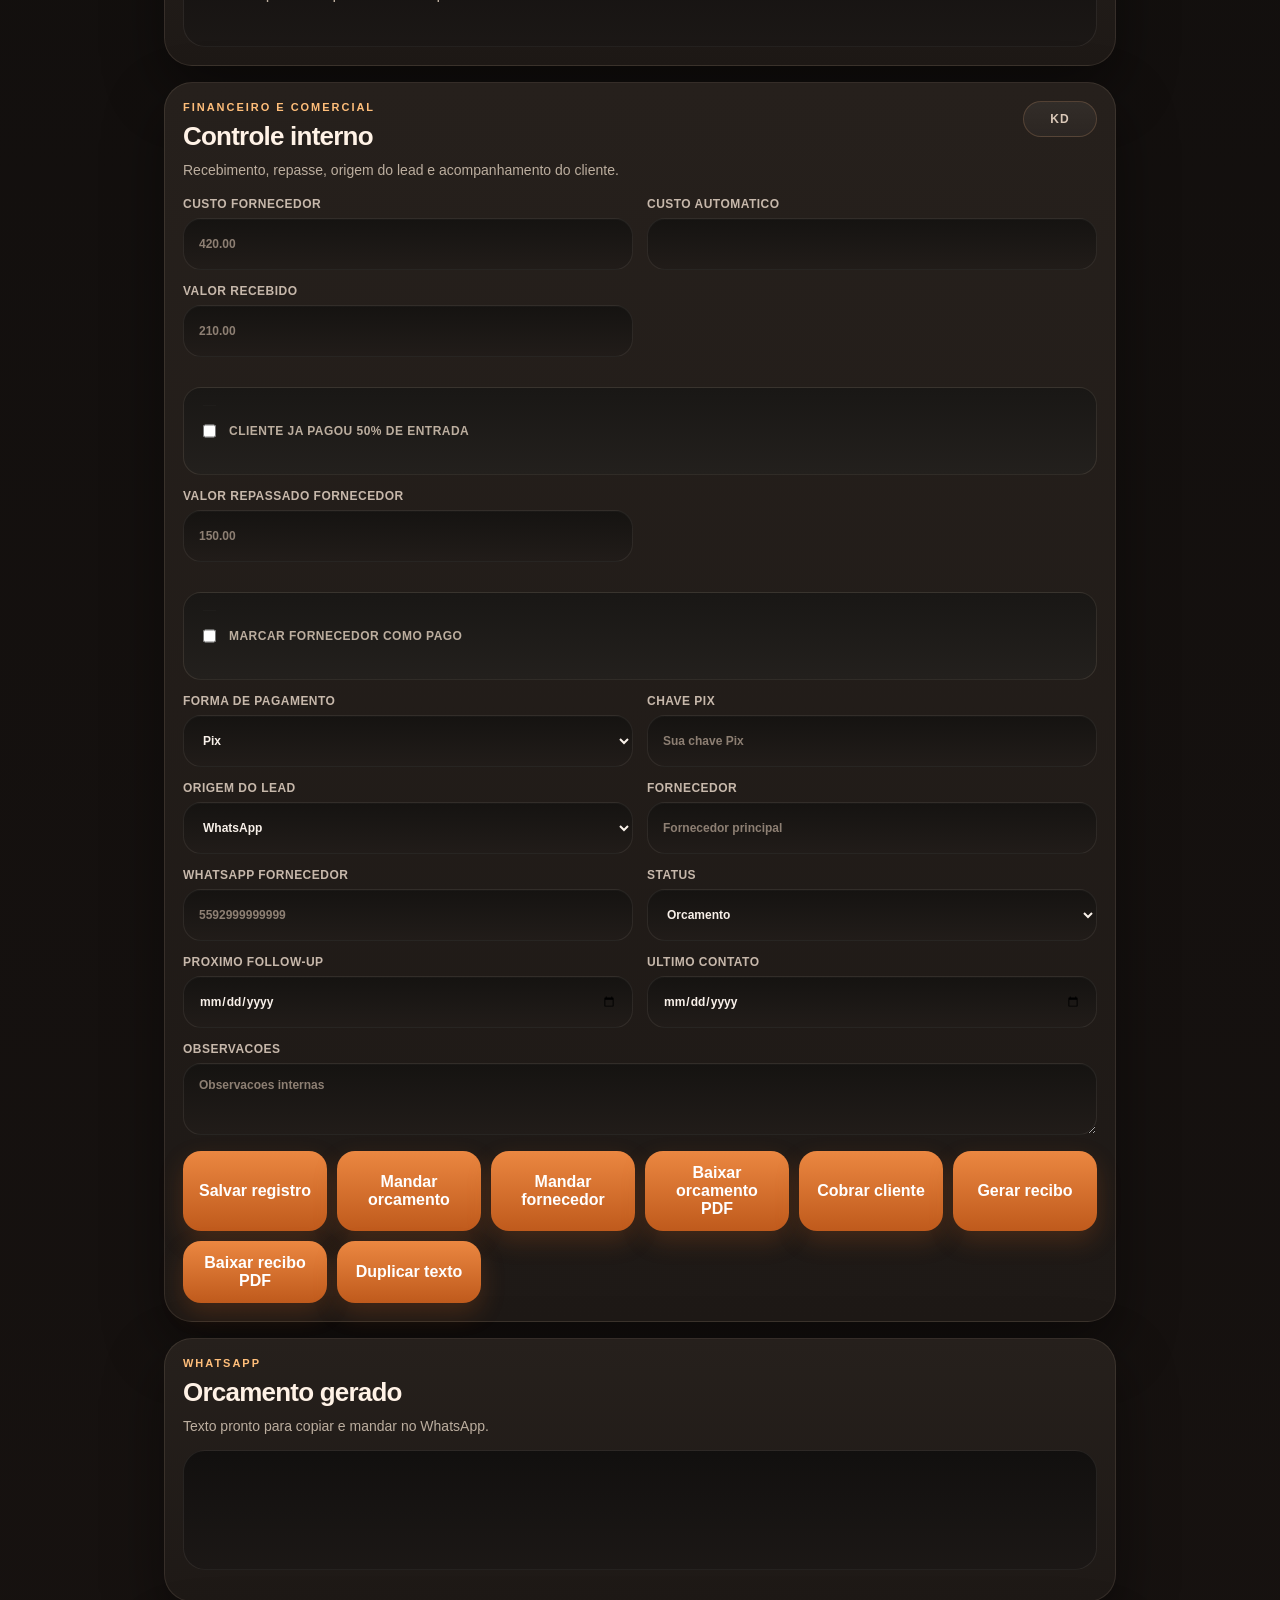
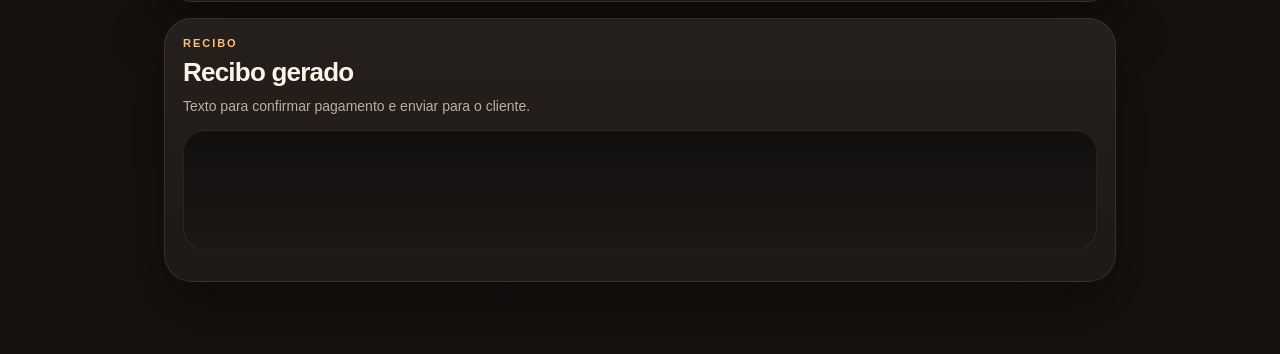
==== commit 2f9423ff: "Add supplier button and deposit checkbox" ====
--- a/index.html
+++ b/index.html
@@ -157,6 +157,10 @@
                         Valor recebido
                         <input id="receivedAmount" type="number" min="0" step="0.01" placeholder="210.00">
                     </label>
+                    <label class="checkbox-line full">
+                        <input id="customerPaidDeposit" type="checkbox">
+                        Cliente ja pagou 50% de entrada
+                    </label>
                     <label>
                         Valor repassado fornecedor
                         <input id="repassedAmount" type="number" min="0" step="0.01" placeholder="150.00">
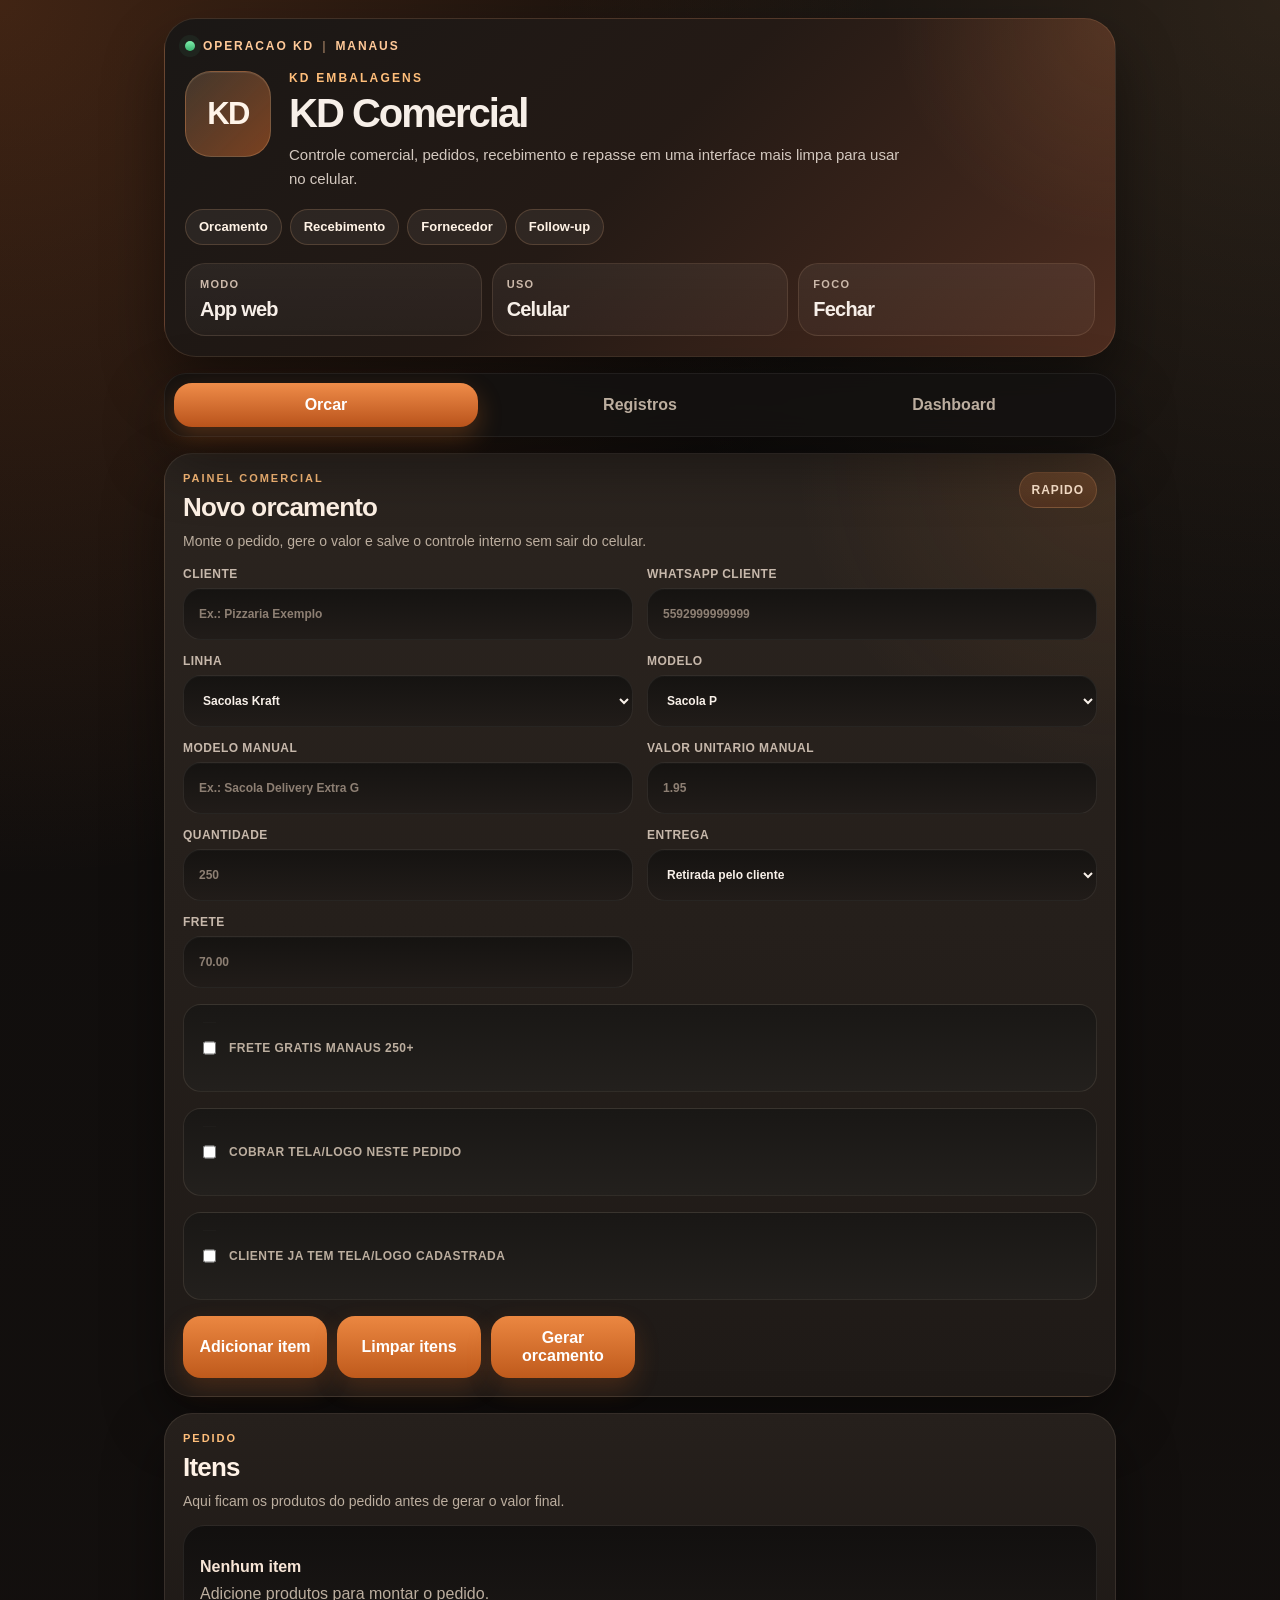
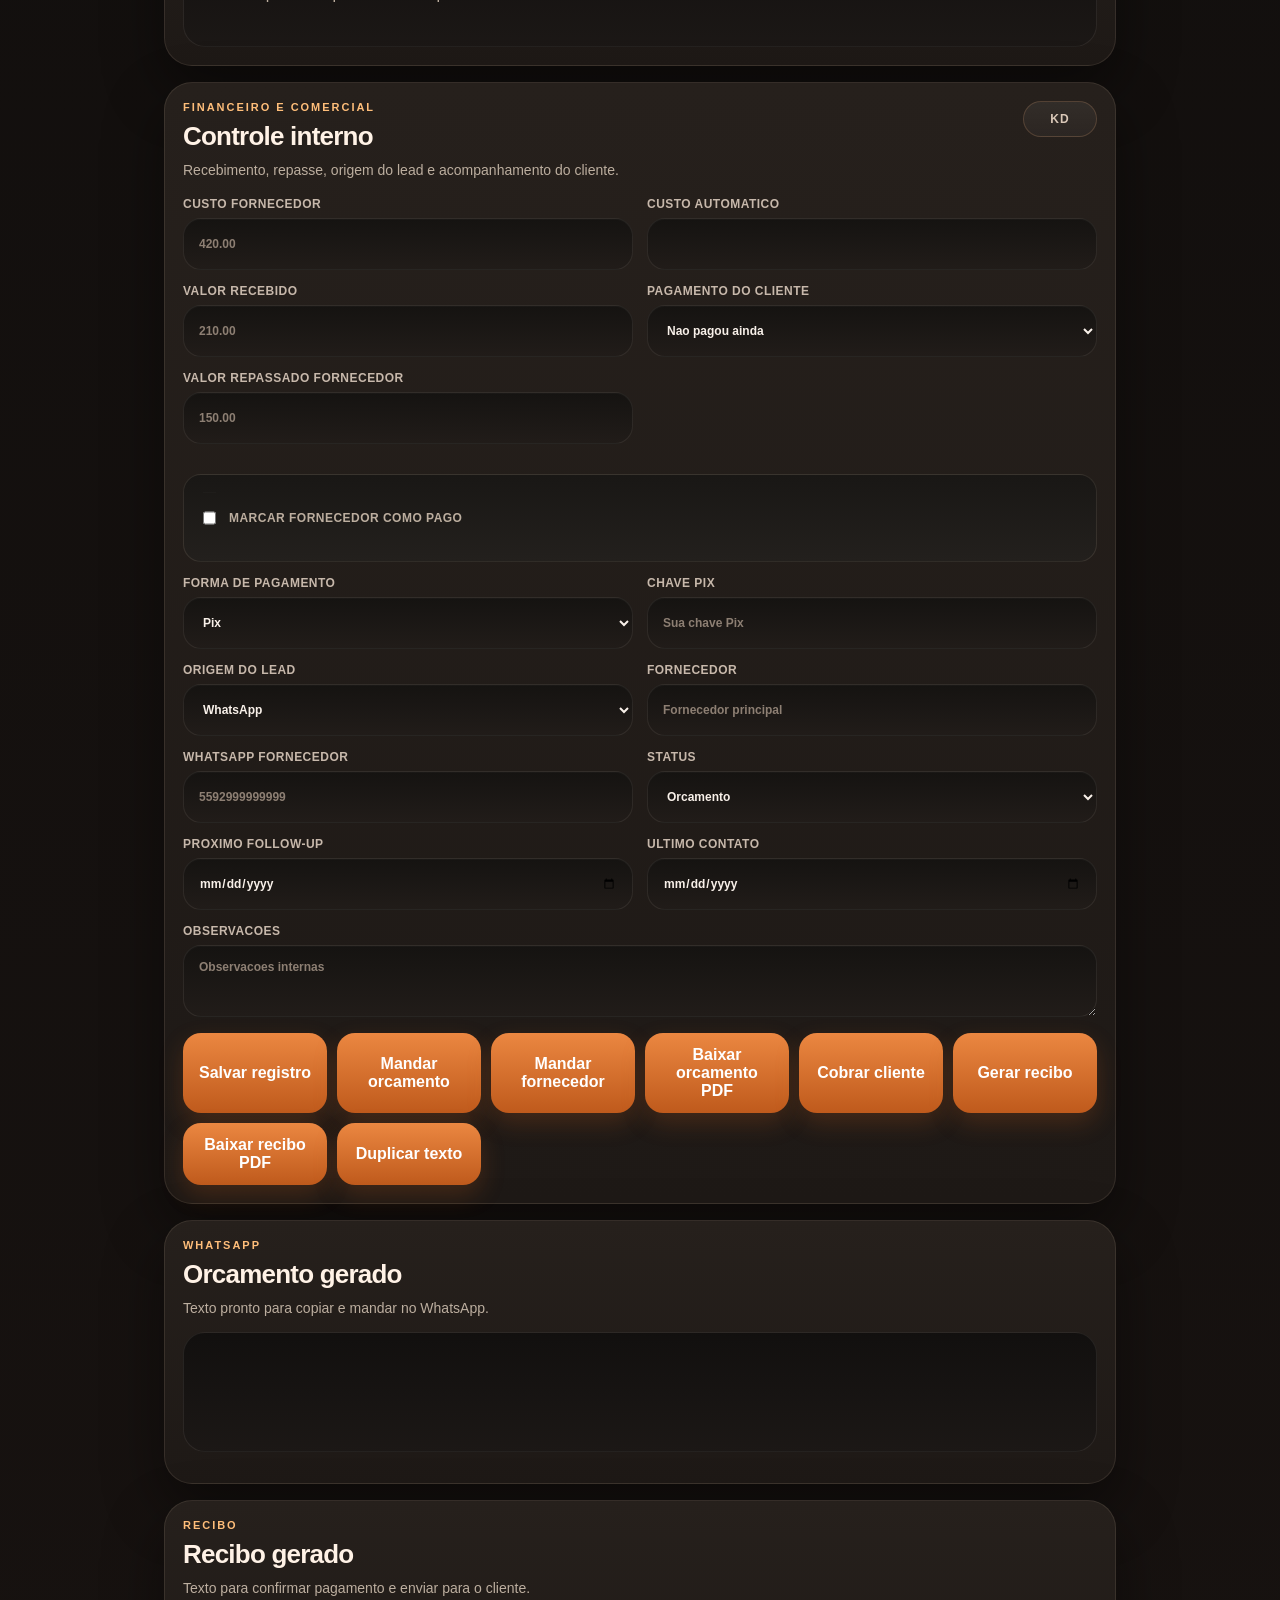
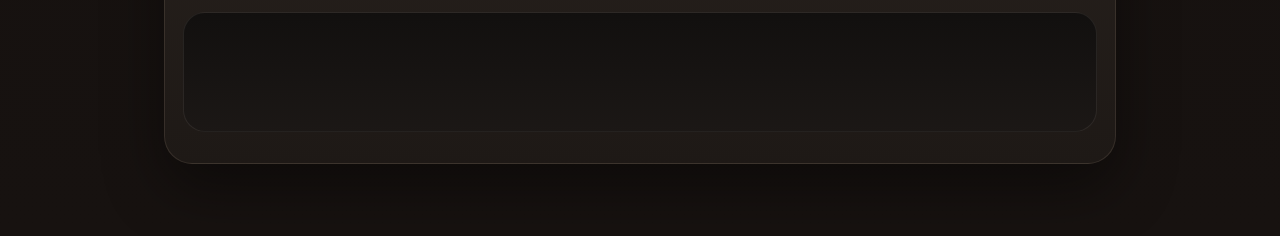
==== commit 34919b2b: "Replace deposit checkbox with payment status select" ====
--- a/index.html
+++ b/index.html
@@ -157,9 +157,13 @@
                         Valor recebido
                         <input id="receivedAmount" type="number" min="0" step="0.01" placeholder="210.00">
                     </label>
-                    <label class="checkbox-line full">
-                        <input id="customerPaidDeposit" type="checkbox">
-                        Cliente ja pagou 50% de entrada
+                    <label>
+                        Pagamento do cliente
+                        <select id="customerPaymentStatus">
+                            <option value="nenhum">Nao pagou ainda</option>
+                            <option value="50">Pagou 50%</option>
+                            <option value="100">Pagou 100%</option>
+                        </select>
                     </label>
                     <label>
                         Valor repassado fornecedor
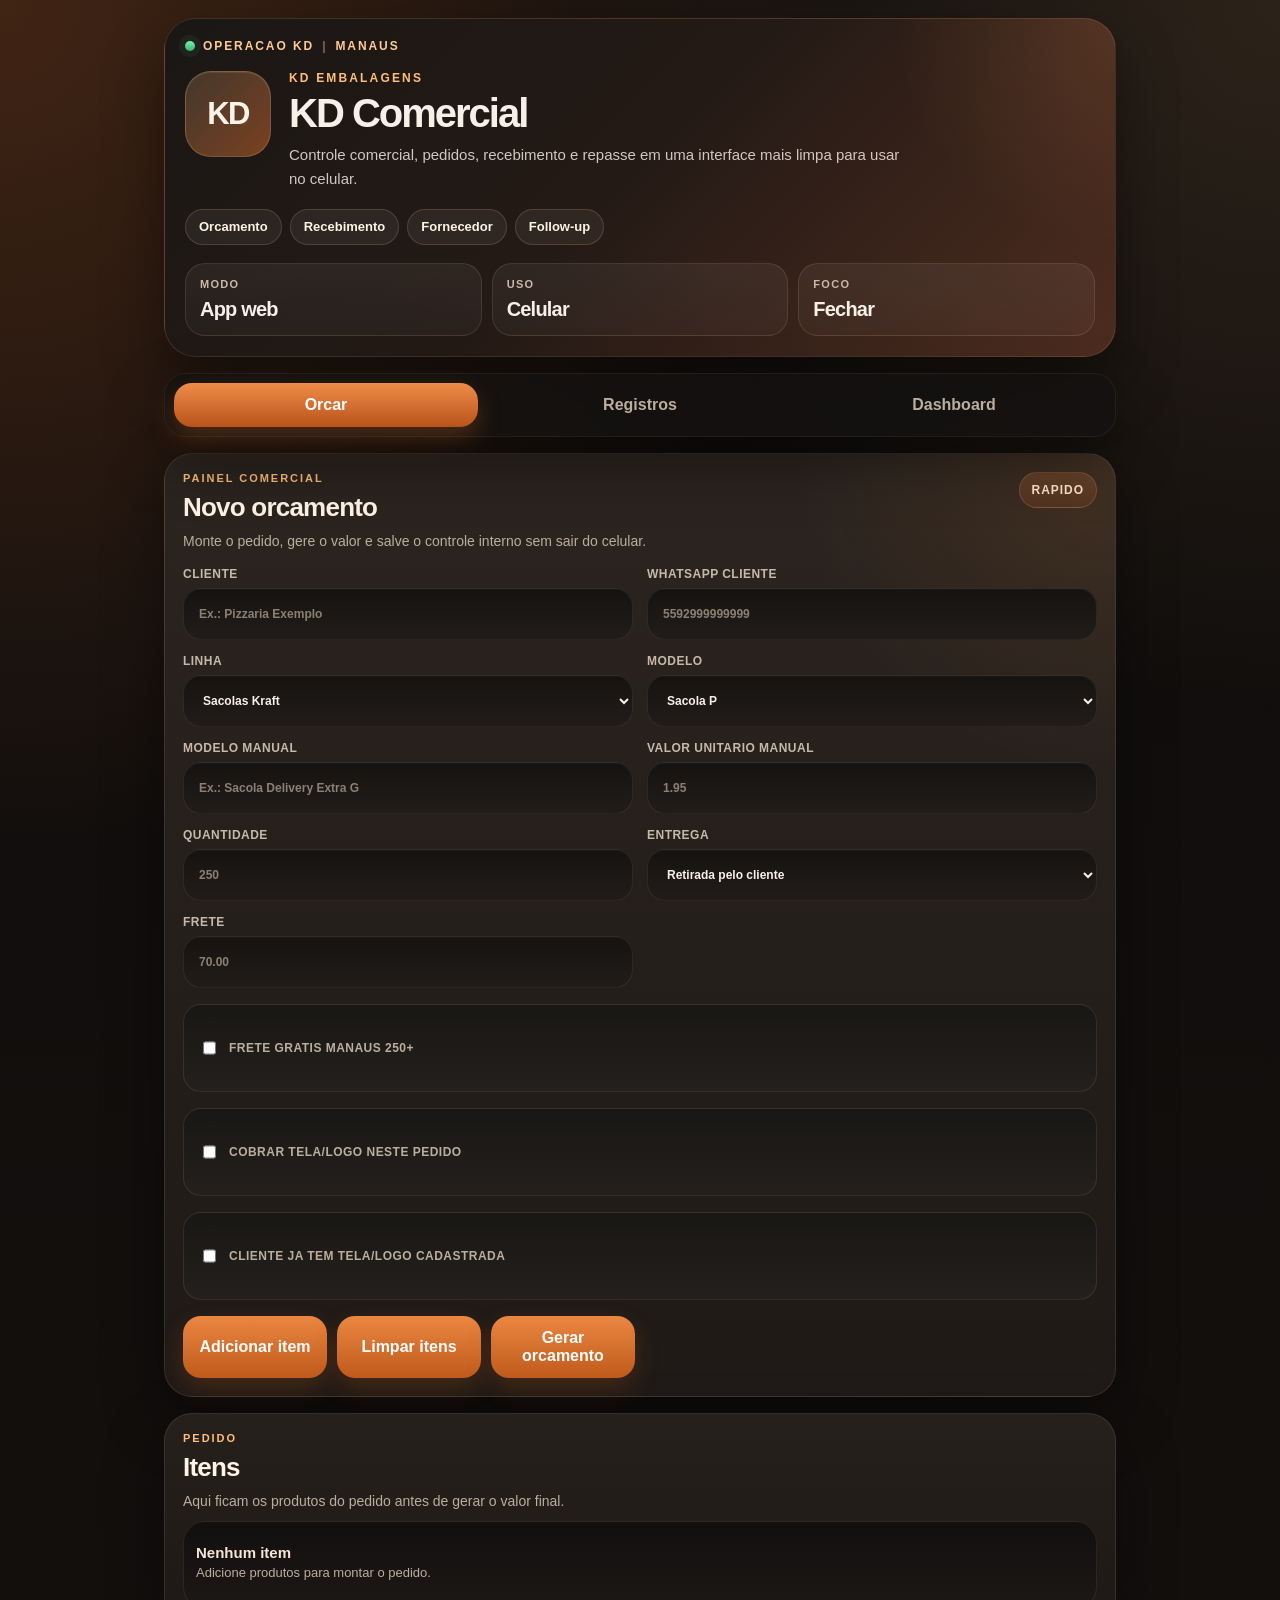
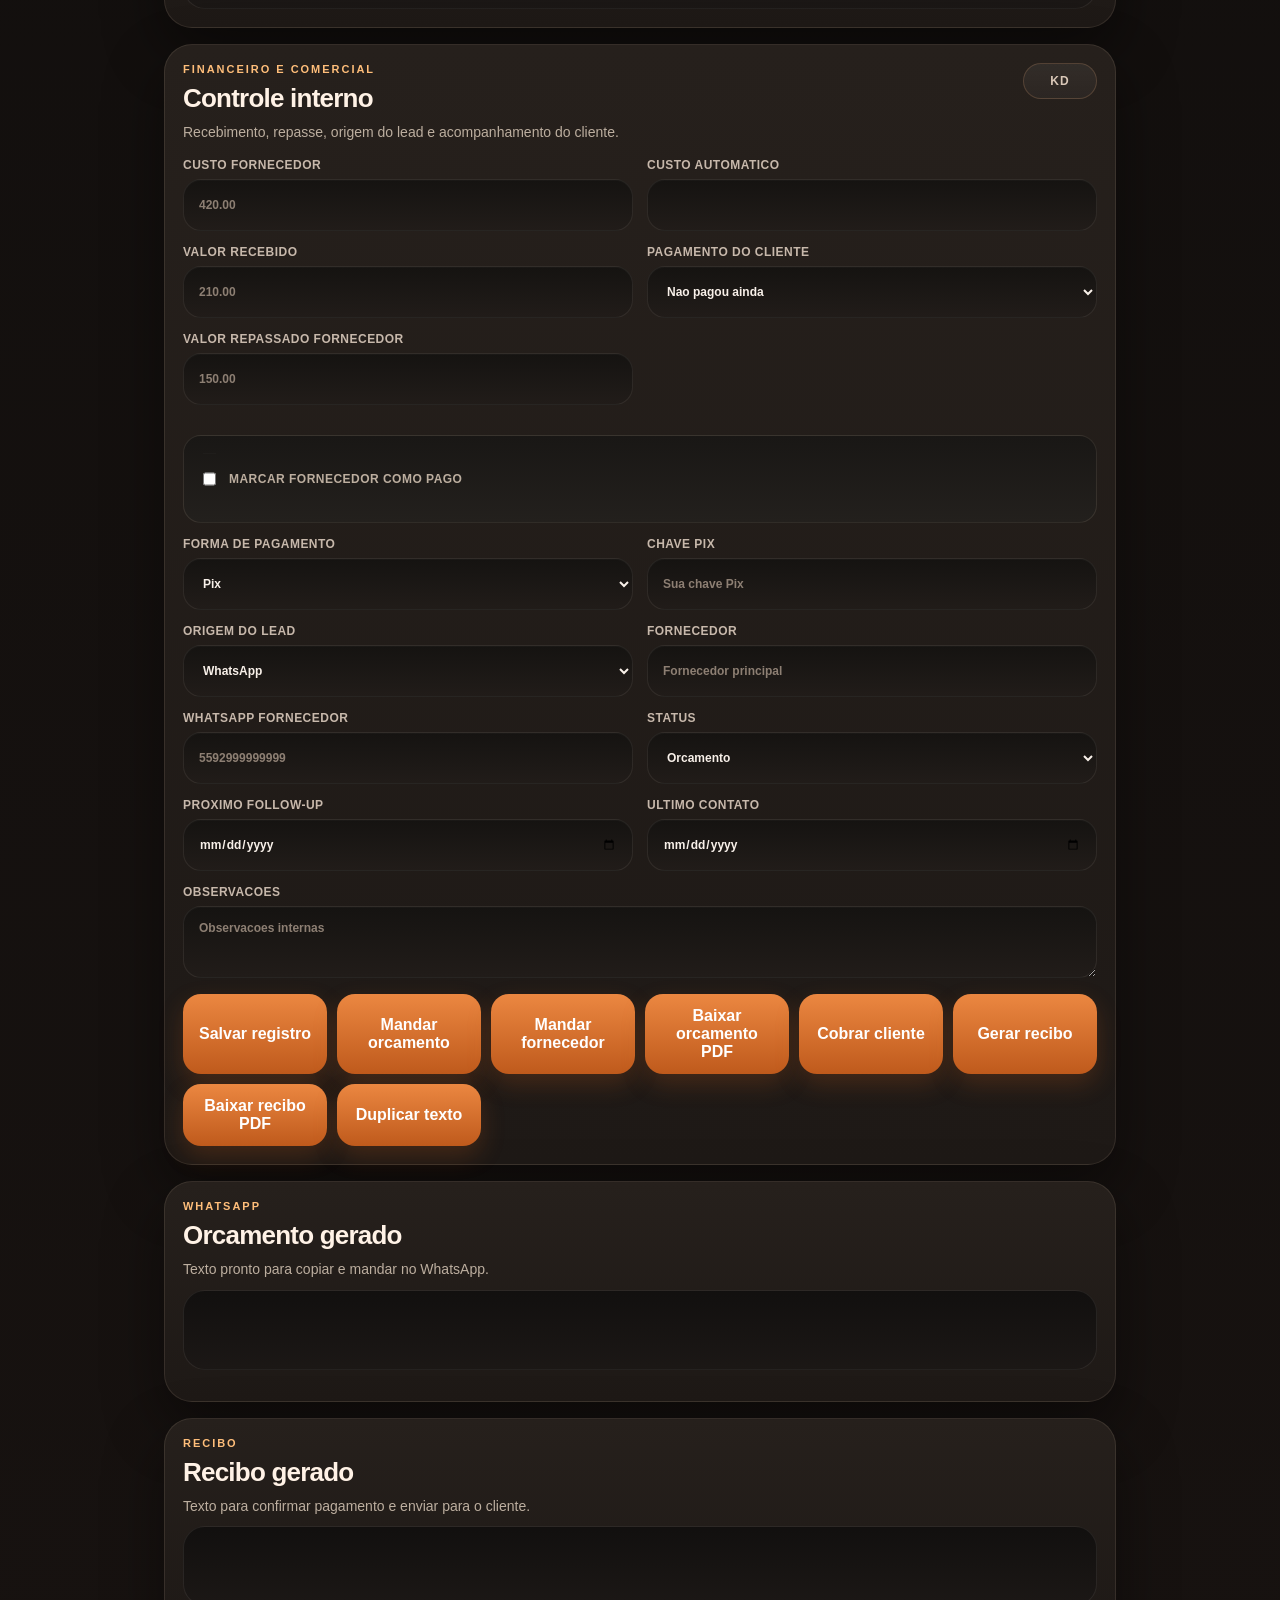
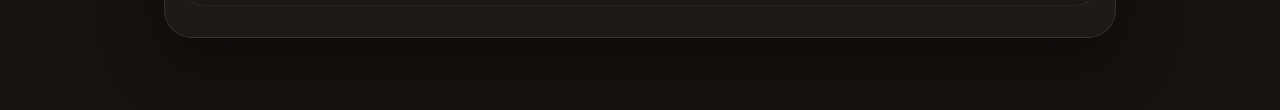
==== commit 078be7d5: "Tighten dashboard production block spacing" ====
--- a/index.html
+++ b/index.html
@@ -5,8 +5,8 @@
     <meta name="viewport" content="width=device-width, initial-scale=1">
     <title>KD Comercial Mobile</title>
     <meta name="theme-color" content="#df6e2d">
-    <link rel="manifest" href="./manifest.webmanifest">
-    <link rel="stylesheet" href="./styles.css">
+    <link rel="manifest" href="./manifest.webmanifest?v=16">
+    <link rel="stylesheet" href="./styles.css?v=16">
 </head>
 <body>
     <main class="app-shell">
@@ -213,6 +213,7 @@
                             <option value="orcamento">Orcamento</option>
                             <option value="pedido-fechado">Pedido fechado</option>
                             <option value="em-producao">Em producao</option>
+                            <option value="pronto-entregar">Pronto para entregar</option>
                             <option value="entregue">Entregue</option>
                         </select>
                     </label>
@@ -291,6 +292,7 @@
                             <option value="orcamento">Orcamento</option>
                             <option value="pedido-fechado">Pedido fechado</option>
                             <option value="em-producao">Em producao</option>
+                            <option value="pronto-entregar">Pronto para entregar</option>
                             <option value="entregue">Entregue</option>
                         </select>
                     </label>
@@ -312,11 +314,11 @@
             </article>
             <article class="metrics">
                 <div class="metric">
-                    <span>Vendas</span>
+                    <span>Recebido</span>
                     <strong id="metricRevenue">R$ 0,00</strong>
                 </div>
                 <div class="metric">
-                    <span>Lucro</span>
+                    <span>Lucro realizado</span>
                     <strong id="metricProfit">R$ 0,00</strong>
                 </div>
                 <div class="metric">
@@ -330,16 +332,16 @@
             </article>
             <article class="metrics">
                 <div class="metric">
+                    <span>Vendas previstas</span>
+                    <strong id="metricOrders">R$ 0,00</strong>
+                </div>
+                <div class="metric">
+                    <span>Lucro previsto</span>
+                    <strong id="metricAverage">R$ 0,00</strong>
+                </div>
+                <div class="metric">
                     <span>Pedidos</span>
-                    <strong id="metricOrders">0</strong>
-                </div>
-                <div class="metric">
-                    <span>Ticket medio</span>
-                    <strong id="metricAverage">R$ 0,00</strong>
-                </div>
-                <div class="metric">
-                    <span>Margem media</span>
-                    <strong id="metricMargin">0%</strong>
+                    <strong id="metricMargin">0</strong>
                 </div>
                 <div class="metric">
                     <span>Follow-up</span>
@@ -348,19 +350,19 @@
             </article>
             <article class="metrics">
                 <div class="metric">
-                    <span>Hoje</span>
+                    <span>Recebido hoje</span>
                     <strong id="metricTodayRevenue">R$ 0,00</strong>
                 </div>
                 <div class="metric">
-                    <span>Lucro hoje</span>
+                    <span>Lucro realizado hoje</span>
                     <strong id="metricTodayProfit">R$ 0,00</strong>
                 </div>
                 <div class="metric">
-                    <span>Mes</span>
+                    <span>Recebido no mes</span>
                     <strong id="metricMonthRevenue">R$ 0,00</strong>
                 </div>
                 <div class="metric">
-                    <span>Lucro mes</span>
+                    <span>Lucro realizado no mes</span>
                     <strong id="metricMonthProfit">R$ 0,00</strong>
                 </div>
             </article>
@@ -374,10 +376,25 @@
                 <p class="section-copy">Quais produtos mais deixam dinheiro na KD.</p>
                 <div id="profitByProduct" class="list compact"></div>
             </article>
-            <article class="card">
+            <article class="card dashboard-card">
                 <h2>Clientes para cobrar</h2>
                 <p class="section-copy">Pedidos com saldo em aberto para nao perder dinheiro.</p>
                 <div id="customerBalances" class="list compact"></div>
+            </article>
+            <article class="card dashboard-card dashboard-tight">
+                <h2>50% em producao</h2>
+                <p class="section-copy">Pedidos com entrada paga e ainda em andamento.</p>
+                <div id="productionPaid50Orders" class="list compact"></div>
+            </article>
+            <article class="card dashboard-card dashboard-tight">
+                <h2>100% em producao</h2>
+                <p class="section-copy">Pedidos totalmente pagos que ainda nao foram entregues.</p>
+                <div id="productionPaid100Orders" class="list compact"></div>
+            </article>
+            <article class="card dashboard-card dashboard-tight">
+                <h2>Pronto para entregar</h2>
+                <p class="section-copy">Pedidos pagos e finalizados que faltam apenas entrega ao cliente.</p>
+                <div id="readyToDeliverOrders" class="list compact"></div>
             </article>
             <article class="card">
                 <h2>Top clientes</h2>
@@ -415,10 +432,10 @@
                     console.warn('Falha ao limpar cache antigo do app:', error);
                 }
 
-                navigator.serviceWorker.register('./service-worker.js?v=3');
+                navigator.serviceWorker.register('./service-worker.js?v=4');
             });
         }
     </script>
-    <script src="./app.js"></script>
+    <script src="./app.js?v=16"></script>
 </body>
 </html>
--- a/styles.css
+++ b/styles.css
@@ -392,23 +392,23 @@
 
 .output,
 .list {
-    margin-top: 14px;
+    margin-top: 10px;
     border: 1px solid rgba(255, 240, 227, 0.08);
     border-radius: 22px;
     background:
         linear-gradient(180deg, rgba(18, 16, 15, 0.98), rgba(28, 24, 22, 0.98));
-    padding: 16px;
-    min-height: 120px;
+    padding: 12px;
+    min-height: 80px;
     white-space: pre-wrap;
     word-break: break-word;
 }
 
 .list.compact {
-    min-height: 80px;
+    min-height: 56px;
 }
 
 .item {
-    padding: 16px 0;
+    padding: 10px 0;
     border-bottom: 1px solid rgba(255, 243, 233, 0.08);
 }
 
@@ -418,26 +418,62 @@
 
 .item strong {
     display: block;
+    margin-bottom: 4px;
+    font-size: 15px;
+    color: #f7e5d6;
+}
+
+.item .meta {
+    margin-bottom: 4px;
+    color: var(--muted);
+    line-height: 1.3;
+    font-size: 13px;
+}
+
+.item-actions {
+    display: flex;
+    flex-wrap: wrap;
+    gap: 6px;
+    margin-top: 6px;
+}
+
+.record-inline-grid {
+    display: grid;
+    grid-template-columns: repeat(2, minmax(0, 1fr));
+    gap: 8px;
+    margin-top: 8px;
     margin-bottom: 6px;
-    font-size: 16px;
-    color: #f7e5d6;
-}
-
-.item .meta {
-    margin-bottom: 9px;
-    color: var(--muted);
-    line-height: 1.45;
+}
+
+.record-inline-field {
+    display: grid;
+    gap: 4px;
+    font-size: 11px;
+    letter-spacing: 0.04em;
+    text-transform: uppercase;
+    color: #c7b8ab;
+}
+
+.record-inline-field select {
+    min-height: 40px;
+    padding: 8px 10px;
+    border-radius: 12px;
+    font-size: 12px;
 }
 
 .item button {
-    margin-right: 8px;
-    margin-top: 4px;
+    margin-right: 0;
+    margin-top: 0;
+    padding: 8px 10px;
+    border-radius: 12px;
+    font-size: 12px;
+    box-shadow: 0 6px 14px rgba(191, 90, 28, 0.18);
 }
 
 .metrics {
     display: grid;
     grid-template-columns: repeat(2, minmax(0, 1fr));
-    gap: 12px;
+    gap: 10px;
     padding: 0;
     background: transparent;
     border: 0;
@@ -448,7 +484,7 @@
     position: relative;
     overflow: hidden;
     border-radius: 24px;
-    padding: 18px;
+    padding: 14px;
     border: 1px solid rgba(255, 226, 200, 0.08);
     background:
         radial-gradient(circle at top right, rgba(255, 173, 108, 0.14), transparent 35%),
@@ -472,8 +508,8 @@
 
 .metric strong {
     display: block;
-    margin-top: 10px;
-    font-size: 30px;
+    margin-top: 8px;
+    font-size: 24px;
     line-height: 1;
     letter-spacing: -0.04em;
 }
@@ -520,6 +556,10 @@
         grid-template-columns: 1fr;
     }
 
+    .record-inline-grid {
+        grid-template-columns: 1fr;
+    }
+
     .section-head {
         flex-direction: column;
     }
